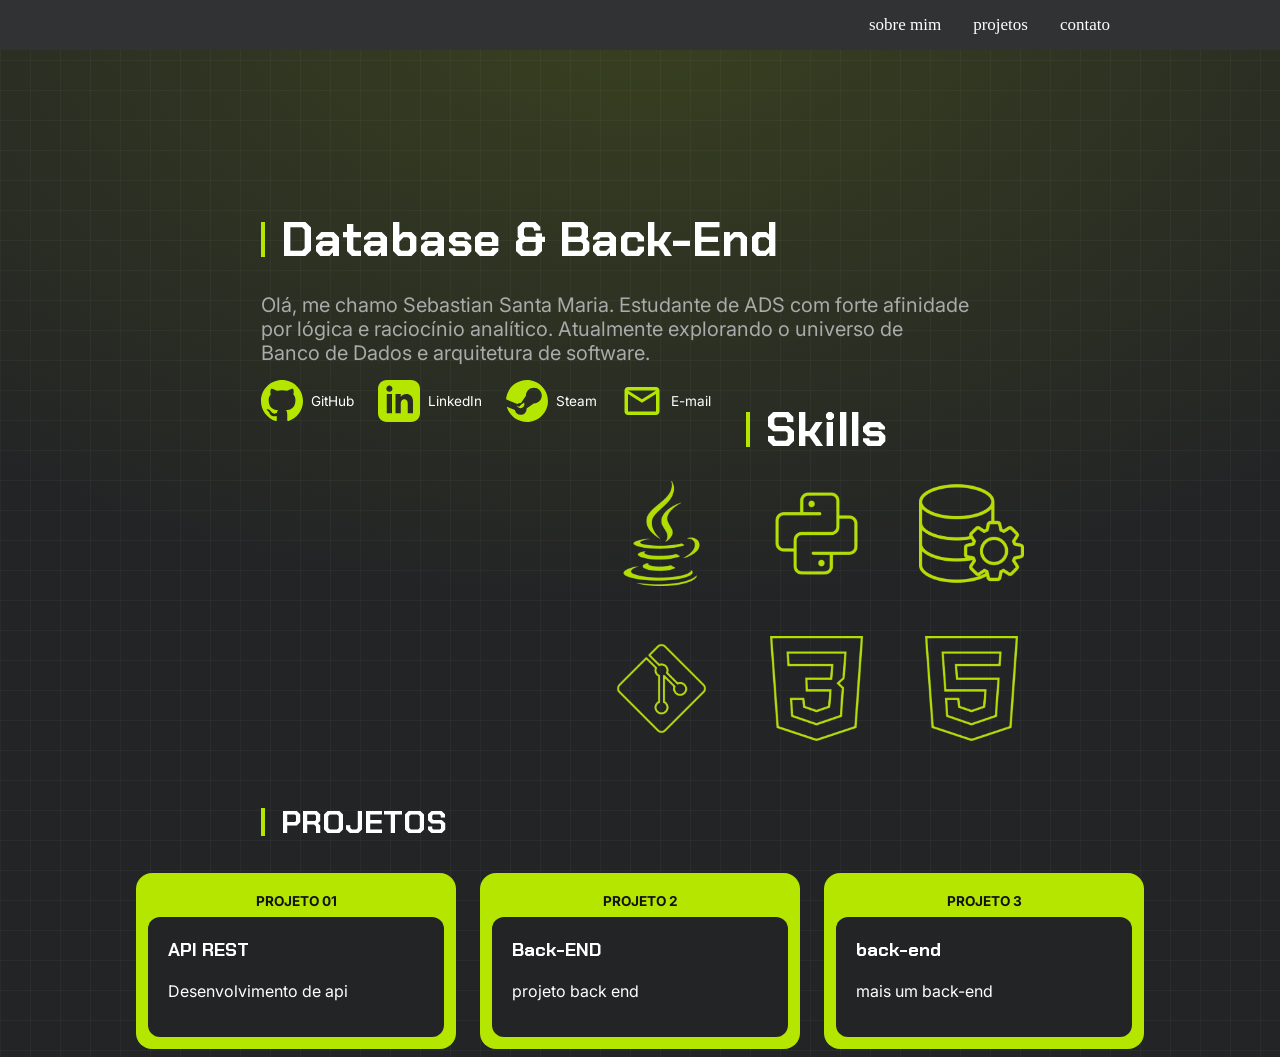
==== start.html @ 2898e142 "v3" ====
<!DOCTYPE html>
<html lang="pt-br">
<head>
    <meta charset="UTF-8">
    <link rel="stylesheet" href="index.css">
    <meta name="viewport" content="width=device-width, initial-scale=1.0">
    <title>Portfólio | Sebastian Santa Maria</title>
</head>
<body>
    <header class="menu">
        <nav class = "menu-links">
            <a href="#sobremim" class="menu-item">sobre mim</a>
            <a href="#projetos" class="menu-item">projetos</a>
            <a href="#contato" class="menu-item">contato</a>
        </nav>
    </header>

    <main>
        <section id="sobremim" class="info">
         <div class="subtitulo">
            <h1>Database & Back-End</h1>
            <p class="info-contem">Olá, me chamo Sebastian Santa Maria. Estudante de ADS com forte afinidade <br> por lógica e raciocínio analítico. Atualmente explorando o universo de <br> Banco de Dados e arquitetura de software.</p>
         </div>

        </section>


    <section class="redess">
         <a href="https://github.com/sebstt7" target="_blank" class="redes-active">
            <svg class="icone-redes" viewBox="0 0 24 24" fill="#b4e600">
                 <path d="M12 0C5.37 0 0 5.37 0 12c0 5.31 3.435 9.795 8.205 11.385.6.105.825-.255.825-.57 0-.285-.015-1.23-.015-2.235-3.015.555-3.795-.735-4.035-1.41-.135-.345-.72-1.41-1.23-1.695-.42-.225-1.02-.78-.015-.795.945-.015 1.62.87 1.845 1.23 1.08 1.815 2.805 1.305 3.495.99.105-.78.42-1.305.765-1.605-2.67-.3-5.46-1.335-5.46-5.925 0-1.305.465-2.385 1.23-3.225-.12-.3-.54-1.53.12-3.18 0 0 1.005-.315 3.3 1.23.96-.27 1.98-.405 3-.405s2.04.135 3 .405c2.295-1.56 3.3-1.23 3.3-1.23.66 1.65.24 2.88.12 3.18.765.84 1.23 1.905 1.23 3.225 0 4.605-2.805 5.625-5.475 5.925.435.375.81 1.095.81 2.22 0 1.605-.015 2.895-.015 3.3 0 .315.225.69.825.57A12.02 12.02 0 0024 12c0-6.63-5.37-12-12-12z"/>
            </svg>
                <span>GitHub</span>
        </a>

        <a href="https://www.linkedin.com/in/sebstt7/" target="_blank" class="redes">
            <svg class="icone-redes" viewBox="0 0 24 24" fill="#b4e600">
                <path d="M19 0h-14c-2.761 0-5 2.239-5 5v14c0 2.761 2.239 5 5 5h14c2.762 0 5-2.239 5-5v-14c0-2.761-2.238-5-5-5zm-11 19h-3v-11h3v11zm-1.5-12.268c-.966 0-1.75-.79-1.75-1.764s.784-1.764 1.75-1.764 1.75.79 1.75 1.764-.783 1.764-1.75 1.764zm13.5 12.268h-3v-5.604c0-3.368-4-3.113-4 0v5.604h-3v-11h3v1.765c1.396-2.586 7-2.777 7 2.476v6.759z"/>
            </svg>
                <span>LinkedIn</span>
        </a>

        <a href="https://steamcommunity.com/id/SEU_PERFIL" target="_blank" class="redes">
            <svg class="icone-redes" viewBox="0 0 24 24" fill="#b4e600">
                <path d="M11.979 0C5.678 0 .511 4.86.022 11.037l6.432 2.658c.545-.371 1.203-.59 1.912-.59.063 0 .125.004.188.006l2.861-4.142V8.91c0-2.495 2.028-4.524 4.524-4.524 2.494 0 4.524 2.029 4.524 4.524s-2.03 4.524-4.524 4.524h-.105l-4.076 2.911c0 .052.005.105.005.159 0 1.875-1.515 3.396-3.39 3.396-1.635 0-3.016-1.173-3.331-2.727L.436 15.27C1.862 20.307 6.486 24 11.979 24c6.627 0 12-5.373 12-12s-5.373-12-12-12zm-4.512 15.228l-1.433-.593c.272.58.744 1.034 1.341 1.28 1.157.477 2.483-.068 2.96-1.226.241-.582.217-1.223-.021-1.772l-.001.001c-.328.468-.838.804-1.428.928-.589.124-1.198 me-.013-1.688-.363-.122.58-.024 1.21.27 1.745zm8.957-6.318c0-1.41-1.144-2.554-2.554-2.554s-2.554 1.144-2.554 2.554 1.144 2.554 2.554 2.554 2.554-1.144 2.554-2.554z"/>
            </svg>
             <span>Steam</span>
        </a>

        <a href="https://mail.google.com/mail/?view=cm&fs=1&to=sebastianrs771@gmail.com" class="redes">
            <svg class="icone-redes" viewBox="0 0 24 24" fill="#b4e600">
                <path d="M22 6c0-1.1-.9-2-2-2H4c-1.1 0-2 .9-2 2v12c0 1.1.9 2 2 2h16c1.1 0 2-.9 2-2V6zm-2 0l-8 5-8-5h16zm0 12H4V8l8 5 8-5v10z"/>
            </svg>
                <span>E-mail</span>
        </a>


    <section class="skills-container">
        <div class="skills-wrapper">
            <h1 class="skills-titulo">Skills</h1>
                <div class= "icons-skills">
                    <img src="img/java.png" alt="java" class="icon-skill">
                    <img src="img/python.png" alt="python" class="icon-skill">
                    <img src="img/sql.png" alt="sql" class="icon-skill">
                    <img src="img/git.png" alt="git" class="icon-skill">
                    <img src="img/css.png" alt="css" class="icon-skill">
                    <img src="img/html.png" alt="html" class="icon-skill">
                </div>
        
        </div>
    </section>

</main>

    <section class="Titulo-total">
        <h2 id="projetos">projetos</h2>
    <section class="Titulo-total">




<div class="cards-container">

    <div class="card-projeto">
        <div class="card-topo">
            <span class="card-titulo-topo">Projeto 01</span>
        </div>
    <div class="card-corpo">
        <h3>API REST</h3>
        <p>Desenvolvimento de api</p>
    </div>
</div>
   
    <div class="card-projeto">
        <div class="card-topo">
            <span class="card-titulo-topo">Projeto 2</span>
        </div>
    <div class="card-corpo"> 
        <h3>Back-END</h3>
        <p>projeto back end</p>
    </div>
</div>

    <div class="card-projeto">
        <div class="card-topo"> 
            <span class="card-titulo-topo">Projeto 3</span>
        </div>
    <div class="card-corpo">
        <h3>back-end</h3>
        <p>mais um back-end</p>
    </div>
</div>
            </div>

            
</body>
</html>
---- index.css ----
@import url('https://fonts.googleapis.com/css2?family=Syne+Mono&display=swap');
@import url('https://fonts.googleapis.com/css2?family=Chakra+Petch:wght@700&display=swap');
@import url('https://fonts.googleapis.com/css2?family=Inter:wght@300;400;500&display=swap');
html { scroll-behavior: smooth; }

body{
    background-color: #232425;
    background-image: 
    radial-gradient(ellipse 80% 600px at 50% 0%, rgba(180, 230, 0, 0.15), transparent),
    linear-gradient(rgba(255, 255, 255, 0.03) 1px, transparent 1px),
    linear-gradient(90deg, rgba(255, 255, 255, 0.03) 1px, transparent 1px);
  
     /* Impede que o brilho radial fique se repetindo */
     background-repeat: no-repeat, repeat, repeat;
  
    /* Define o tamanho de cada camada */
    background-size: 100% 600px, 30px 30px, 30px 30px; }



.menu{
    width: 100%;
    height: 50px;
    background-color: #313233;
    display: flex;
    align-items: center;
    justify-content: flex-end;
    padding-right: 170px;
    box-sizing: border-box;
    position: fixed;
    top: 0;
    left: 0;
    z-index: 1000;
}

.menu-links{
    display: flex;
    gap: 32px;
}

.menu-item{
    color: white;
    text-decoration: none;
    font-size: 17px;
    font-weight: 500;
    transition: color 0.2s ease;
}

.menu-item:hover{
    color: #b4e600;
}

.subtitulo{
    display: flex;
    flex-direction: column;
    align-items: left;
    text-align: left;
    color: white;
   
}
.subtitulo h1 {
    margin-bottom: 2px;
    font-family: 'Chakra Petch', monospace;
    font-size: 3rem;
    display: flex;
    align-items: center;
    gap: 16px;
}

.subtitulo h1::before{
    content: '';
    display: inline-block;
    width: 4px;
    height: 35px;
    background-color: #b4e600;
}


.info {
    min-width: 100vh;
    padding-top: 160px; /* Empurra o conteúdo para baixo da navbar*/
    padding-left: 20%; /* Garante a distância da borda esquerda */
    display: flex;
    justify-content: left;
    align-items: left;
    color: white;
    font-family: 'Inter', sans-serif;
}

.info-contem {
    margin-bottom: -9px;
    font-size: 20px;
    color: #aaaaaa;
    
}

.redess {
    display: flex;
    gap: 24px;
    padding-left: 10%;
    margin-top: 24px;
    padding-left: 20%;
}

.redes, 
.redes-active {
   display: flex;
   flex-direction: row;
   align-items: center;
   justify-content: center;
   text-decoration: none;
   gap: 8px;
   color: white;
   font-family:'Inter', sans-serif;
   font-size: 0.85rem;
   transition: color 0.2s ease, transform 0.2s ease
}

/* Efeitos ao passar o mouse */
.redes:hover, 
.redes-active:hover {
    color: #b4e600;
    transform: translateY(-2PX); /* Efeito suave subindo */
}

.icone-redes {
    width: 42px; /* Define a largura igual para todos */
    height: 42px; /* Define a altura igual para todos */
    display: block;
}


.skills-container {
    position: absolute;
    top: 160px;             /* Mesma altura do topo do texto */
    right: 0;               /* Cola totalmente na borda direita */
    display: flex;
    justify-content: flex-end;
    top: 350px;
    right: 20%;
}

.skills-wrapper {
    display: flex;
    flex-direction: column;
    align-items: center; /* Alinha o título "SKILLS" com a direita dos ícones */
}

.skills-titulo {
    font-family: 'Chakra Petch', monospace;
    margin-bottom: 15px;
    color: #ffffff;
    font-size: 3rem;
    display: flex;
    align-items: center;
    gap: 16px;
}

.skills-titulo::before {
    content: '';
    display: inline-block;
    width: 4px;
    height: 35px;
    background-color: #b4e600;
}



.icons-skills {    
    display: grid;
    grid-template-columns: repeat(3, 1fr);
    gap: 50px;
    align-items: flex-end;
    justify-content: center;
    margin-top: 5px;
}

.icon-skill[alt="Git"] {
    margin-bottom: -2px; /* Puxa levemente para baixo */
}


.icon-skill {
    width: 105px;
    height: 105px;
    object-fit: contain;
    display: block;
    margin: 0px;
    transition: transform 0.3s ease;
}

.icon-skill:hover {

    transform: scale(1.2); 
    cursor: pointer; 
}

#projetos {

    color: white;
    font-family: 'Chakra Petch', monospace;
    text-transform: uppercase;
    font-size: 2rem;
    margin-top: 30%;
    margin-left: 20%;
    display: flex;
    align-items: center;
    gap: 16px;
}

#projetos::before {

    content: '';
    display: inline-block;
    width: 4px;
    height: 28px;
    background-color: #b4e600;
}

.cards-container {

    display: flex;
    justify-content: center;
    gap: 24px;
    flex-wrap: wrap;
    width: 100%;
    margin-top: 30px;
}

.card-projeto {

    flex: 1;
    max-width: 320px;
    min-width: 260px;
    background-color: #b4e600;
    border-radius: 16px;
    padding: 12px;
    box-sizing: border-box;
    display: flex;
    flex-direction: column;
}

.card-topo {

    width: 100%;
    padding: 8px 12px;
    box-sizing: border-box;
    display: flex;
    align-items: center;
    justify-content: center;
}

.card-titulo-topo {

    color: #121212;
    font-family: 'Inter';
    font-size: 0.85rem;
    font-weight: 700;
    text-transform: uppercase;
}

.card-corpo {

    background-color: #232425;
    border-radius: 12px;
    padding: 20px;
    flex: 1;
    color: white;
    font-family: 'Inter';
}

.card-corpo h3 {

    margin-top: 0;
    font-family:'Chakra Petch', sans-serif;
}
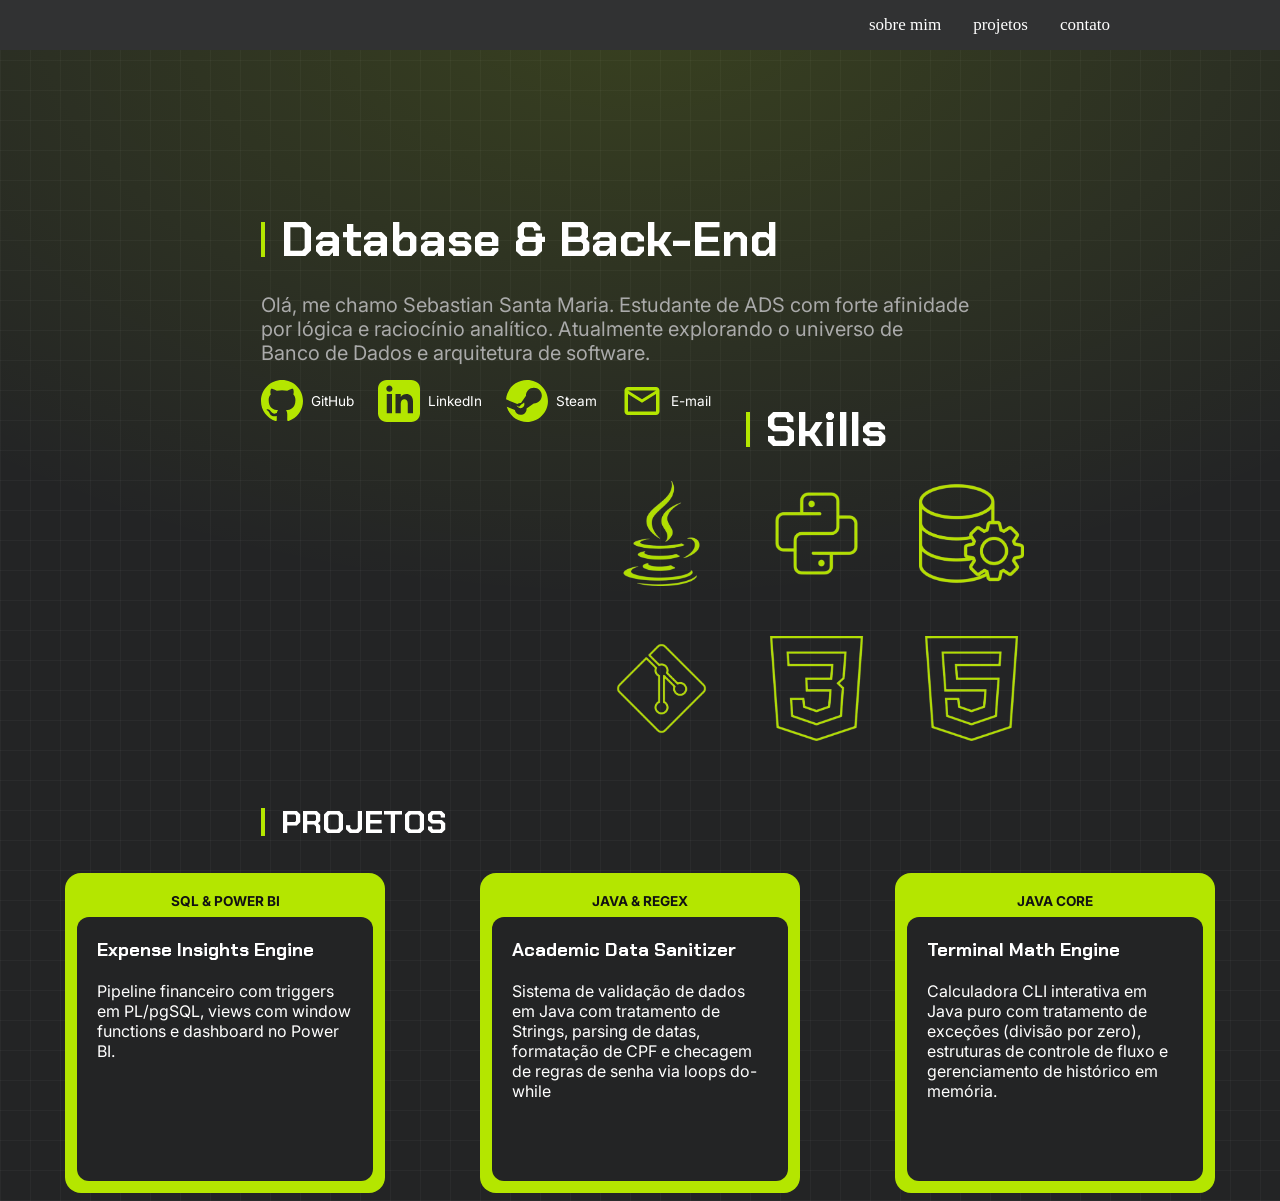
==== commit 42eb1240: "v3.1" ====
--- a/start.html
+++ b/start.html
@@ -81,37 +81,38 @@
 
 <div class="cards-container">
 
-    <div class="card-projeto">
+    <div class="card-projeto" tabindex="0">
         <div class="card-topo">
-            <span class="card-titulo-topo">Projeto 01</span>
+            <span class="card-titulo-topo">SQL & POWER BI</span>
         </div>
     <div class="card-corpo">
-        <h3>API REST</h3>
-        <p>Desenvolvimento de api</p>
+        <h3>Expense Insights Engine</h3>
+        <p>Pipeline financeiro com triggers em PL/pgSQL, views com window functions e dashboard no Power BI.</p>
     </div>
 </div>
    
-    <div class="card-projeto">
+    <div class="card-projeto" tabindex="0">
         <div class="card-topo">
-            <span class="card-titulo-topo">Projeto 2</span>
+            <span class="card-titulo-topo">JAVA & REGEX</span>
         </div>
     <div class="card-corpo"> 
-        <h3>Back-END</h3>
-        <p>projeto back end</p>
+        <h3>Academic Data Sanitizer</h3>
+        <p>Sistema de validação de dados em Java com tratamento de Strings, parsing de datas, formatação de CPF e checagem de regras de senha via loops do-while</p>
     </div>
 </div>
 
-    <div class="card-projeto">
+    <div class="card-projeto" tabindex="0">
         <div class="card-topo"> 
-            <span class="card-titulo-topo">Projeto 3</span>
+            <span class="card-titulo-topo">JAVA CORE</span>
         </div>
     <div class="card-corpo">
-        <h3>back-end</h3>
-        <p>mais um back-end</p>
+        <h3>Terminal Math Engine</h3>
+        <p>Calculadora CLI interativa em Java puro com tratamento de exceções (divisão por zero), estruturas de controle de fluxo e gerenciamento de histórico em memória.</p>
     </div>
 </div>
             </div>
 
-            
+
+
 </body>
 </html>
--- a/index.css
+++ b/index.css
@@ -221,7 +221,7 @@
 
     display: flex;
     justify-content: center;
-    gap: 24px;
+    gap: 95px;
     flex-wrap: wrap;
     width: 100%;
     margin-top: 30px;
@@ -230,15 +230,31 @@
 .card-projeto {
 
     flex: 1;
-    max-width: 320px;
+    max-width: 320px; /* Aumenta a largura mínima na horizontal */
     min-width: 260px;
+    min-height: 320px; /* Estica o card bastante para baixo */
     background-color: #b4e600;
     border-radius: 16px;
     padding: 12px;
     box-sizing: border-box;
     display: flex;
     flex-direction: column;
-}
+
+    transition: transform 0.3s ease, box-shadow 0.3s ease;
+    cursor: pointer;
+    outline: none;
+    position: relative;
+    z-index: 1;
+}
+
+.card-projeto:hover {
+
+   transform: scale(1.08) translateY(-8px); 
+    z-index: 10;                              
+    box-shadow: 0 15px 30px rgba(0, 0, 0, 0.6), 
+                0 0 15px rgba(121, 121, 121, 0.4); 
+}
+
 
 .card-topo {
 
@@ -273,4 +289,4 @@
 
     margin-top: 0;
     font-family:'Chakra Petch', sans-serif;
-}+}
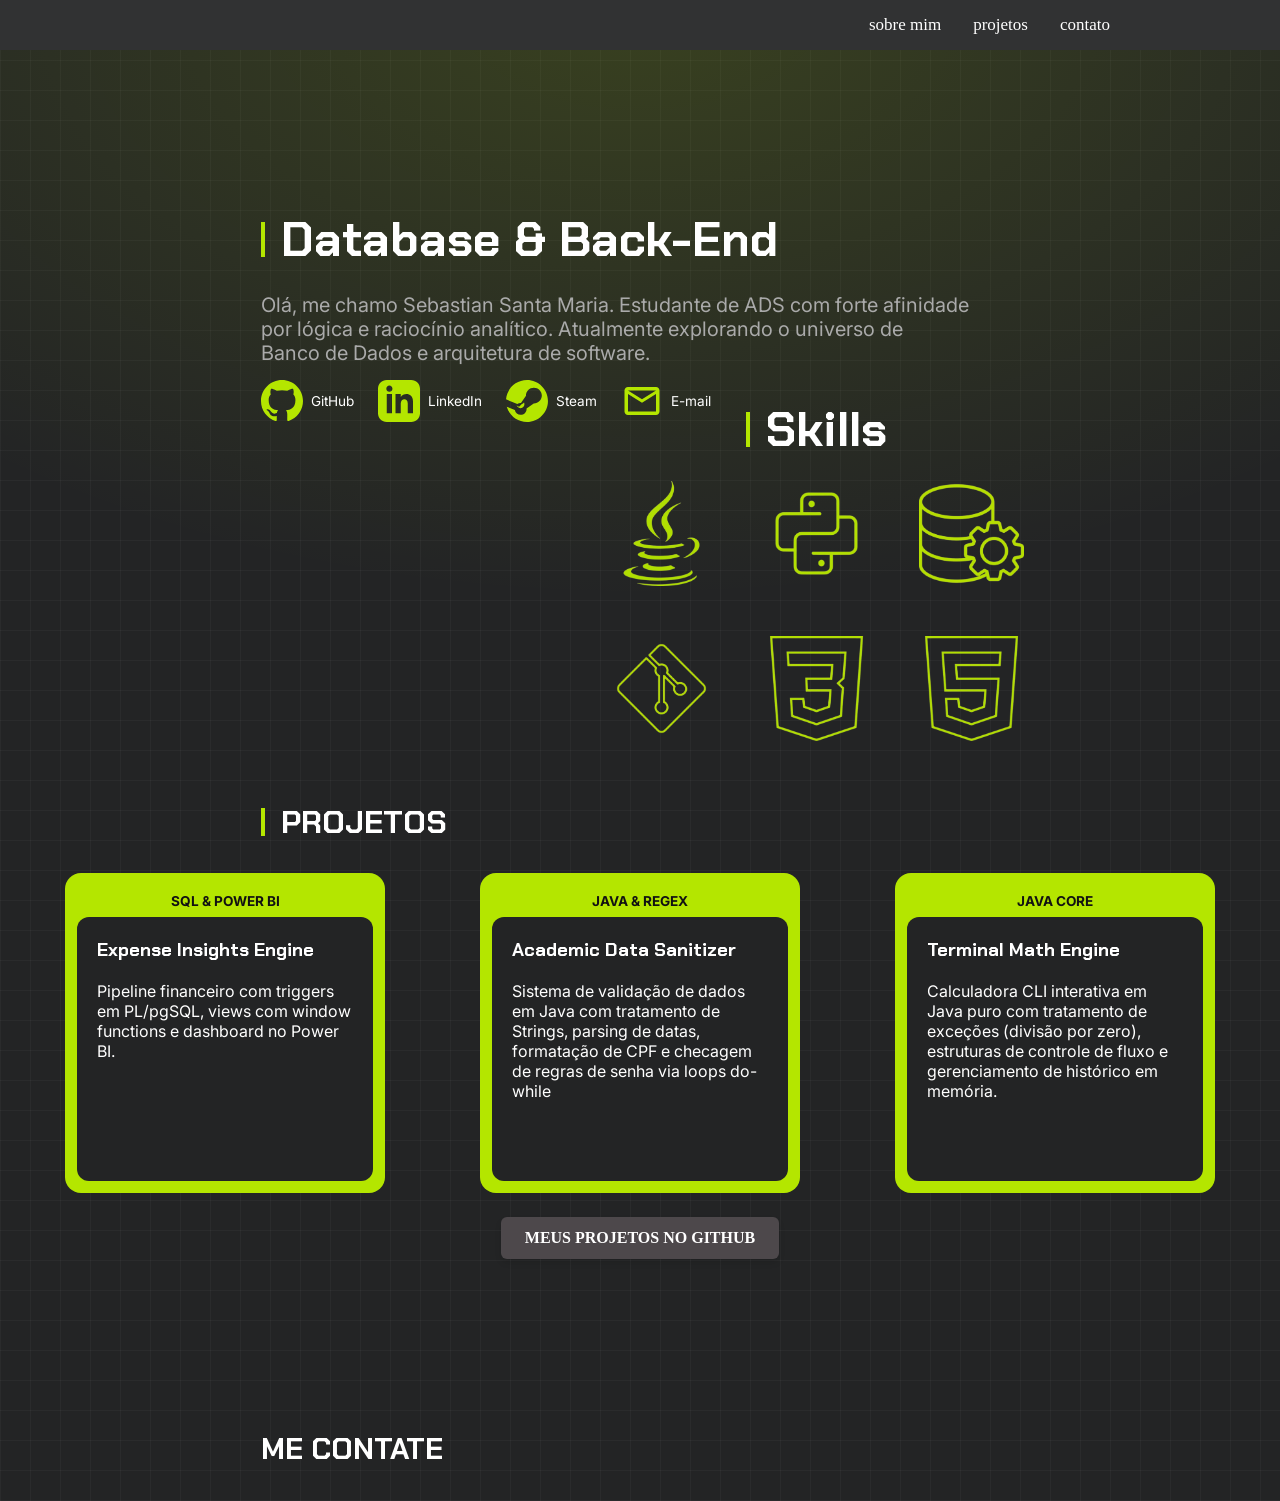
==== commit 6efaa62d: "v3.3" ====
--- a/start.html
+++ b/start.html
@@ -90,11 +90,12 @@
         <p>Pipeline financeiro com triggers em PL/pgSQL, views com window functions e dashboard no Power BI.</p>
     </div>
 </div>
-   
+
     <div class="card-projeto" tabindex="0">
         <div class="card-topo">
             <span class="card-titulo-topo">JAVA & REGEX</span>
         </div>
+
     <div class="card-corpo"> 
         <h3>Academic Data Sanitizer</h3>
         <p>Sistema de validação de dados em Java com tratamento de Strings, parsing de datas, formatação de CPF e checagem de regras de senha via loops do-while</p>
@@ -112,7 +113,14 @@
 </div>
             </div>
 
+   <div class="proGit"><a href="https://github.com/sebstt7?tab=repositories">MEUS PROJETOS NO GITHUB</a></div>
 
+
+            <div class="titulo-contato">
+                <h2 id="contato">ME CONTATE</h2>
+
+
+            </div>
 
 </body>
 </html>
--- a/index.css
+++ b/index.css
@@ -290,3 +290,50 @@
     margin-top: 0;
     font-family:'Chakra Petch', sans-serif;
 }
+
+.titulo-contato {
+
+    font-family: 'Chakra Petch', sans-serif;
+    color: white;
+    font-size: 20px;
+    margin-top: 10%;
+    margin-left: 20%;
+    display: flex;
+    align-items: center;
+    gap: 16px;
+}
+
+.proGit {
+
+    display: flex;
+    justify-content: center;
+    align-items: center;
+    height: 80px;
+    text-align: center;
+    margin-top: 5px;
+}
+
+.proGit a {
+  display: inline-block;
+  padding: 12px 24px;
+  background-color: #4d484b;
+  color: #ffffff;
+  text-decoration: none;
+  font-weight: bold;
+  border-radius: 6px;
+  
+
+  transition: transform 0.15s ease, background-color 0.15s ease, box-shadow 0.15s ease;
+  box-shadow: 0 4px 6px rgba(0, 0, 0, 0.1);
+}
+
+.proGit a:hover {
+  background-color: #2c3137;
+  transform: translateY(-2px); 
+  box-shadow: 0 6px 12px rgba(0, 0, 0, 0.15);
+}
+
+.proGit a:active {
+  transform: translateY(0) scale(0.96); 
+  box-shadow: 0 2px 4px rgba(0, 0, 0, 0.1);
+}
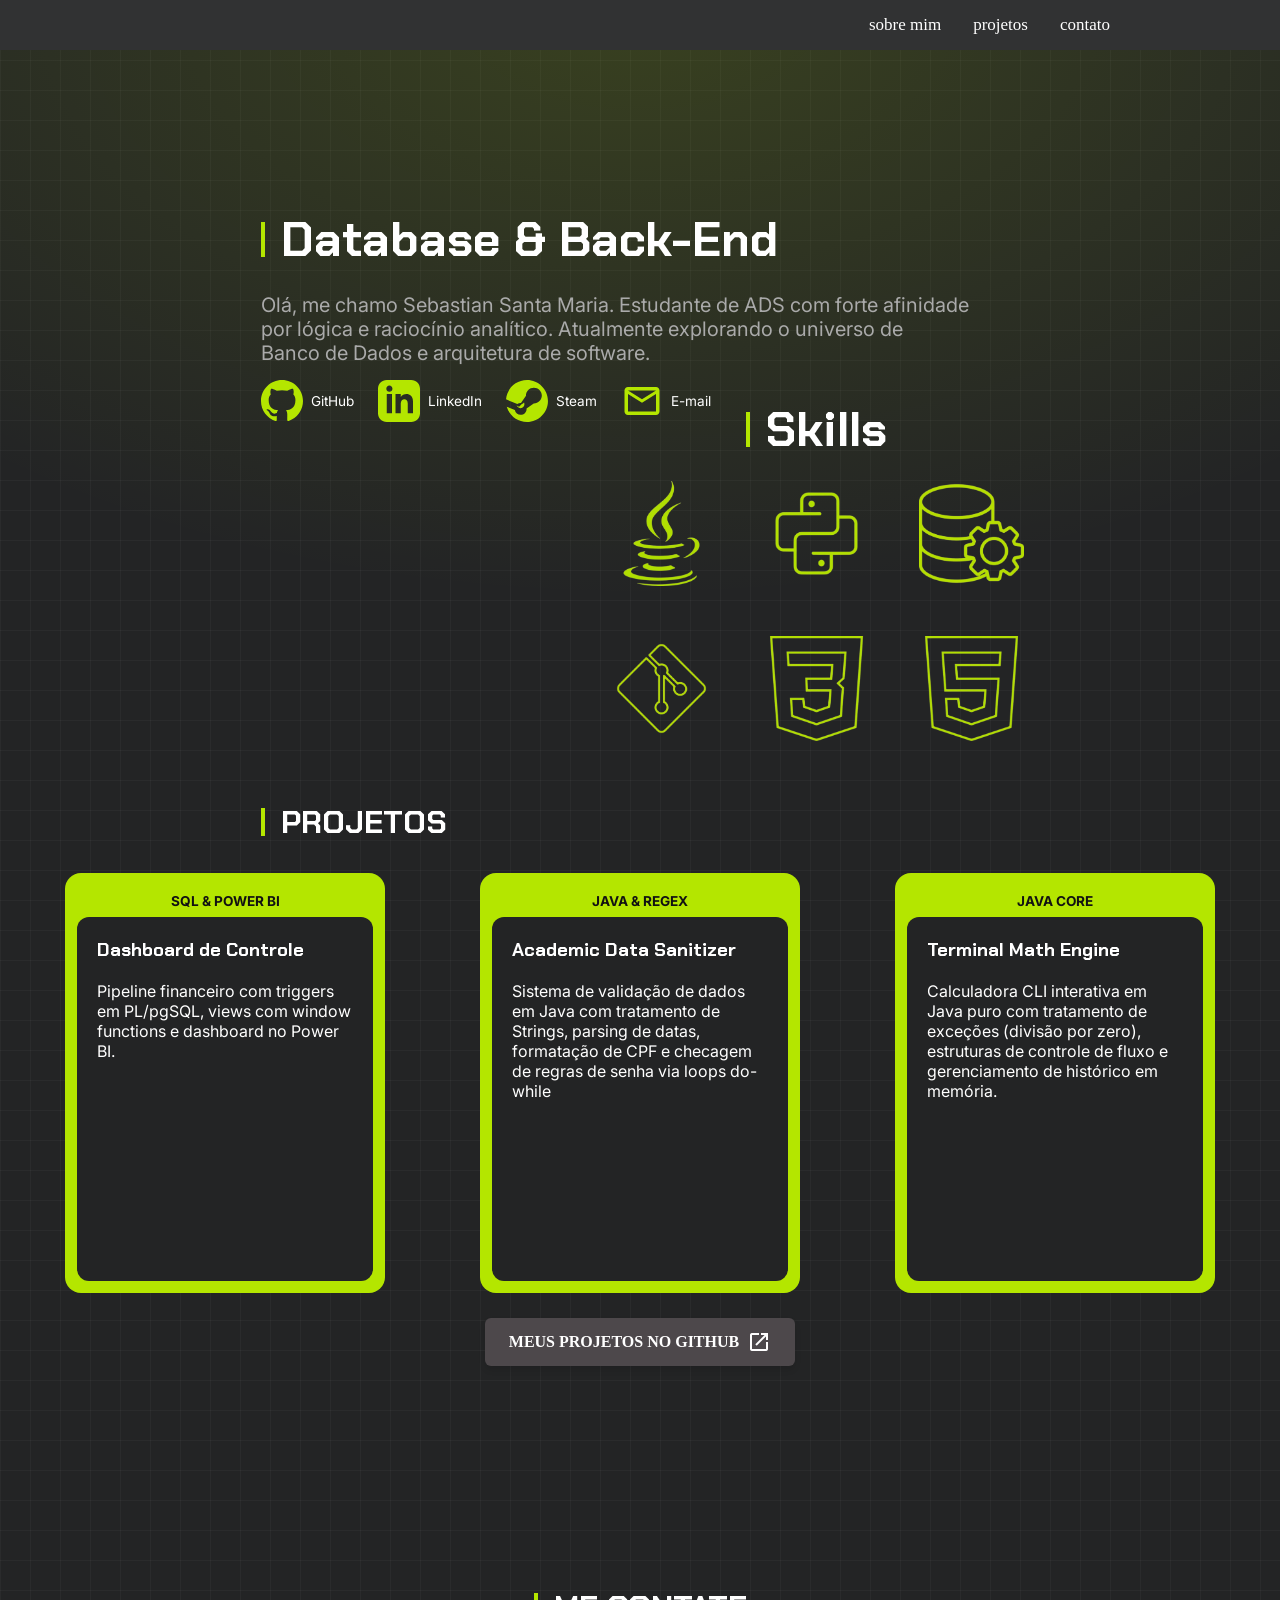
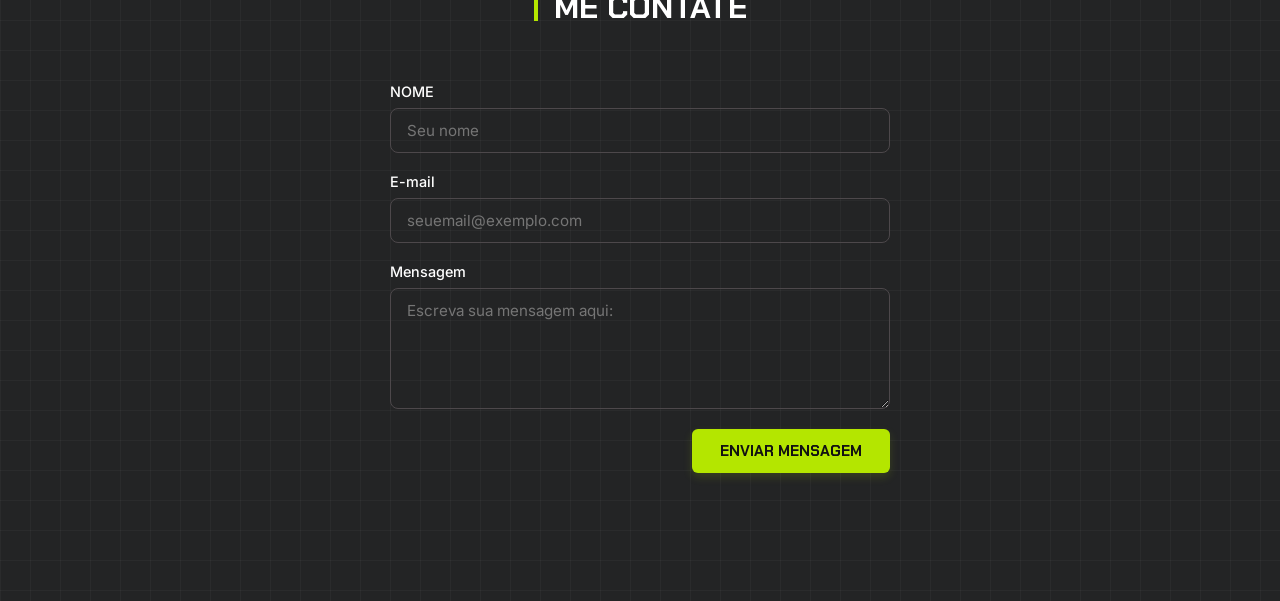
==== commit ee38c437: "v3.5" ====
--- a/start.html
+++ b/start.html
@@ -5,6 +5,7 @@
     <link rel="stylesheet" href="index.css">
     <meta name="viewport" content="width=device-width, initial-scale=1.0">
     <title>Portfólio | Sebastian Santa Maria</title>
+    <link rel="stylesheet" href="https://fonts.googleapis.com/css2?family=Material+Symbols+Outlined:opsz,wght,FILL,GRAD@20..48,100..700,0..1,-50..200" />
 </head>
 <body>
     <header class="menu">
@@ -86,7 +87,7 @@
             <span class="card-titulo-topo">SQL & POWER BI</span>
         </div>
     <div class="card-corpo">
-        <h3>Expense Insights Engine</h3>
+        <h3>Dashboard de Controle</h3>
         <p>Pipeline financeiro com triggers em PL/pgSQL, views com window functions e dashboard no Power BI.</p>
     </div>
 </div>
@@ -113,14 +114,34 @@
 </div>
             </div>
 
-   <div class="proGit"><a href="https://github.com/sebstt7?tab=repositories">MEUS PROJETOS NO GITHUB</a></div>
+   <div class="proGit">
+        <a href="https://github.com/sebstt7?tab=repositories" target="_blank">
+            MEUS PROJETOS NO GITHUB
+            <span class="material-symbols-outlined">open_in_new</span>
+        </a>
+    </div>
 
-
+    <section class="contato-container">
             <div class="titulo-contato">
                 <h2 id="contato">ME CONTATE</h2>
-
-
+            </div>
+            <form action="https://formspree.io/f/xgawqdew" method="post" class="form-contato">
+                <div class="campo">
+                    <label for="nome">NOME</label>
+                    <input type="text" id="nome" name="nome" placeholder="Seu nome" required>
+                </div>
+            
+            <div class="campo">
+                <label for="email">E-mail</label>
+                <input type="email" id="email" name="email" placeholder="seuemail@exemplo.com" required>
             </div>
 
+            <div class="campo">
+                <label for="mensagem">Mensagem</label>
+                <textarea name="mensagem" id="mensagem" rows="5" placeholder="Escreva sua mensagem aqui: " required></textarea>
+            </div>
+            <button type="submit" class="bnt-enviar">ENVIAR MENSAGEM</button>
+                </form>
+    </section>
 </body>
 </html>
--- a/index.css
+++ b/index.css
@@ -232,7 +232,7 @@
     flex: 1;
     max-width: 320px; /* Aumenta a largura mínima na horizontal */
     min-width: 260px;
-    min-height: 320px; /* Estica o card bastante para baixo */
+    min-height: 420px; /* Estica o card bastante para baixo */
     background-color: #b4e600;
     border-radius: 16px;
     padding: 12px;
@@ -282,7 +282,7 @@
     padding: 20px;
     flex: 1;
     color: white;
-    font-family: 'Inter';
+    font-family: 'Inter', sans-serif;
 }
 
 .card-corpo h3 {
@@ -310,11 +310,13 @@
     align-items: center;
     height: 80px;
     text-align: center;
-    margin-top: 5px;
+    margin-top: 9px;
 }
 
 .proGit a {
-  display: inline-block;
+  display: inline-flex;
+  align-items: center;
+  gap: 8px;
   padding: 12px 24px;
   background-color: #4d484b;
   color: #ffffff;
@@ -336,4 +338,118 @@
 .proGit a:active {
   transform: translateY(0) scale(0.96); 
   box-shadow: 0 2px 4px rgba(0, 0, 0, 0.1);
+}
+
+.contato-container {
+
+    margin-top: 0;
+    margin-left: 0;
+    padding-bottom: 80px;
+    display: flex;
+    flex-direction: column;
+    text-align: left;
+    align-items: center;
+}
+
+.form-contato {
+    display: flex;
+    flex-direction: column;
+    gap: 20px;
+    width: 100%;
+    max-width: 500px;
+    margin-top: 60px;
+    margin: 40px;
+}
+
+.campo {
+
+    display: flex;
+    flex-direction: column;
+    gap: 8px;
+}
+
+.campo label {
+
+    color: white;
+    font-family: 'Inter', sans-serif;
+    font-size: 0.9rem;
+    font-weight: 500;
+}
+
+.campo input, .campo textarea {
+
+    width: 100%;
+    background-color: transparent;
+    border: 1px solid #4d484b;
+    border-radius: 8px;
+    padding: 12px 16px;
+    color: white;
+    font-family: 'Inter', sans-serif;
+    font-size: 0.95rem;
+    box-sizing: border-box;
+    outline: none;
+    transition: border-color 0.2s ease, box-shadow 0.2s ease;
+}
+
+.campo input:focus,.capo textarea:focus {
+
+    border-color: #b4e600;
+    box-shadow: 0 0 8px rgba(180, 230, 0, 0.25) ;
+}
+
+.campo textarea{
+    resize: vertical;
+}
+
+.bnt-enviar {
+
+    align-self: flex-end;
+    padding: 12px 28px;
+    background-color: #b4e600;
+    color: #121212;
+    font-family: 'Chakra Petch', monospace;
+    font-size: 0.95rem;
+    font-weight: bold;
+    border: none;
+    border-radius: 6px;
+    cursor: pointer;
+    transition: transform 0.15s ease, background-color 0.15s ease, box-shadow 0.15s ease;;
+    box-shadow: 0 4px 10px rgba(180, 230, 0, 0.15);
+}
+
+.bnt-enviar:hover{
+    background-color: #c8fd00;
+    transform: translateY(-2px);
+    box-shadow: 0 6px 14px rgba(180, 230, 0, 0.3);
+}
+
+.bnt-enviar:active{
+    transform: translateY(0) scale(0.97);
+}
+
+.titulo-contato{
+    display: flex;
+    justify-content: center;
+    margin-top: 14%;
+    width: 100%;
+    margin-left: 0;
+}
+
+
+.titulo-contato h2 {
+    font-family: 'Chakra Petch', monospace;
+    margin-bottom: 15px;
+    color: #ffffff;
+    font-size: 2rem;
+    display: flex;
+    align-items: center;
+    gap: 16px;
+}
+
+.titulo-contato h2::before {
+  content: '';
+  display: inline-block;
+  width: 4px;
+  height: 28px;
+  background-color: #b4e600;
 }
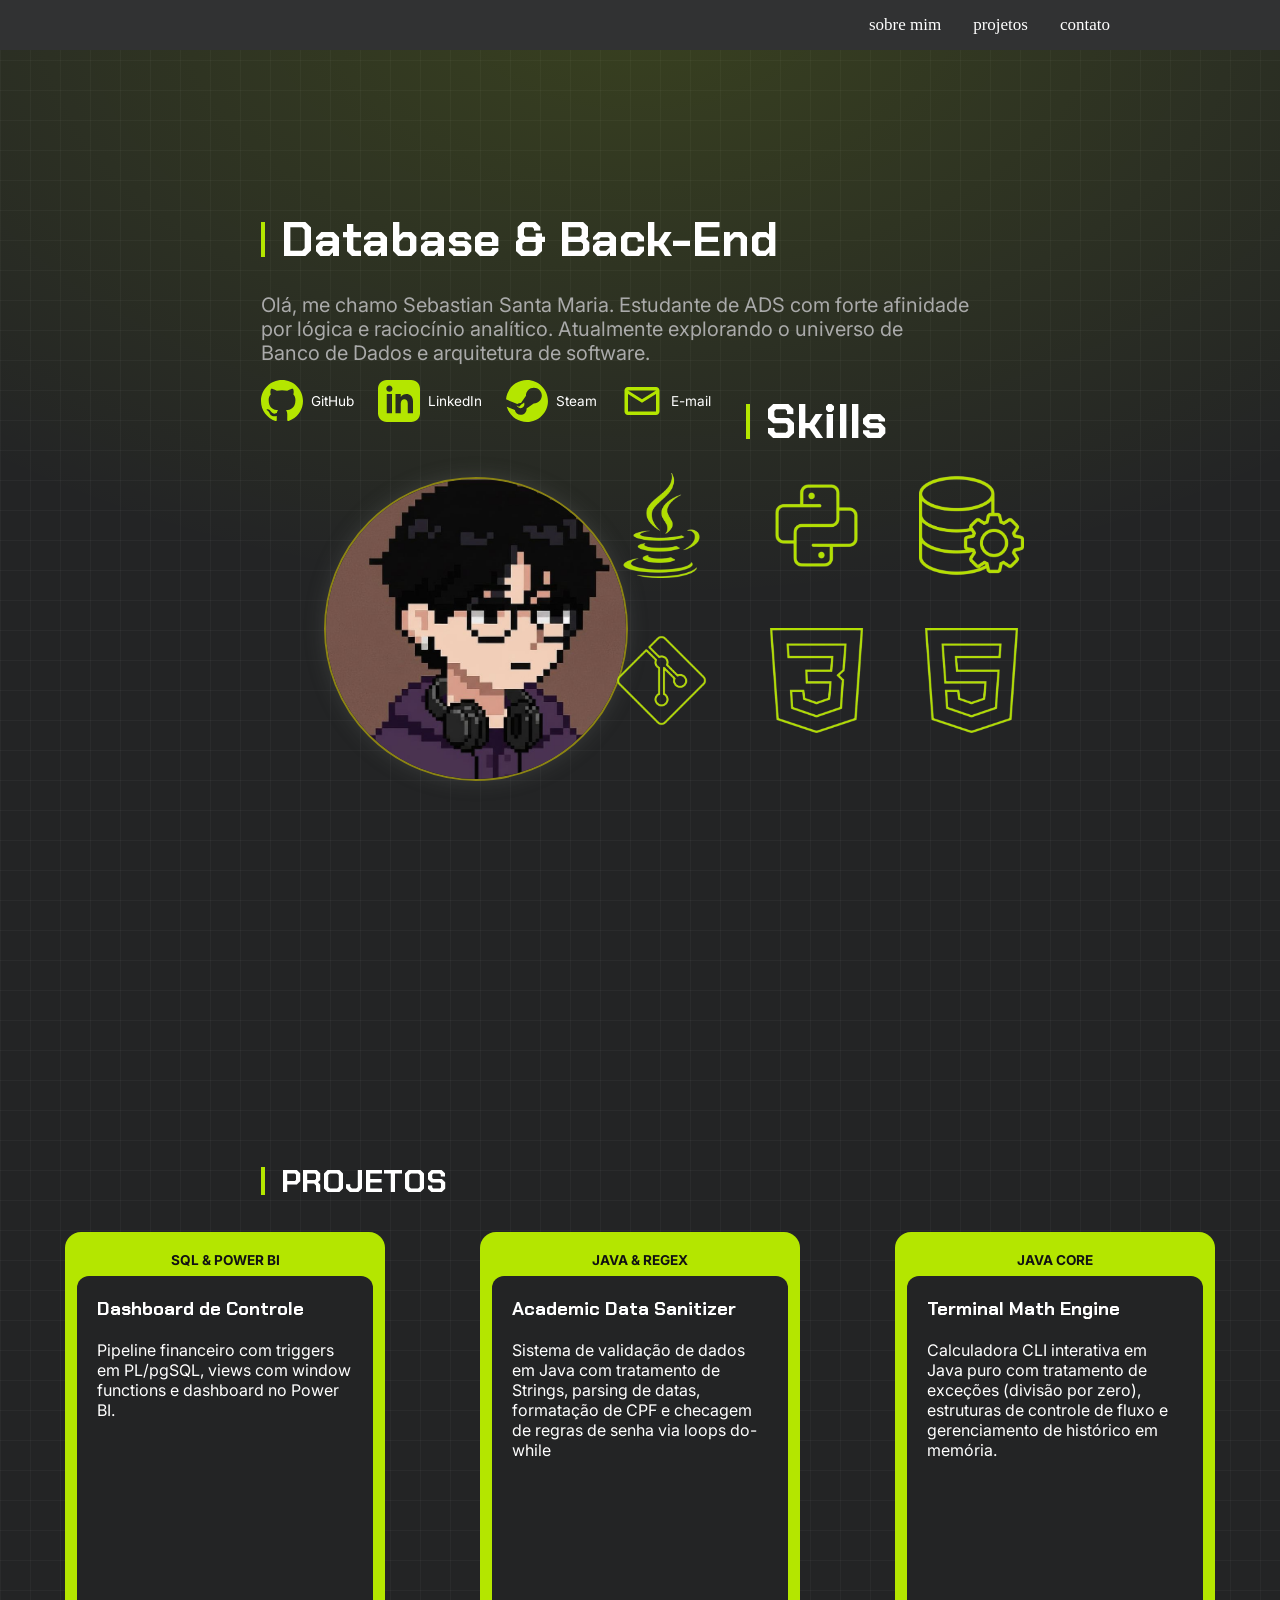
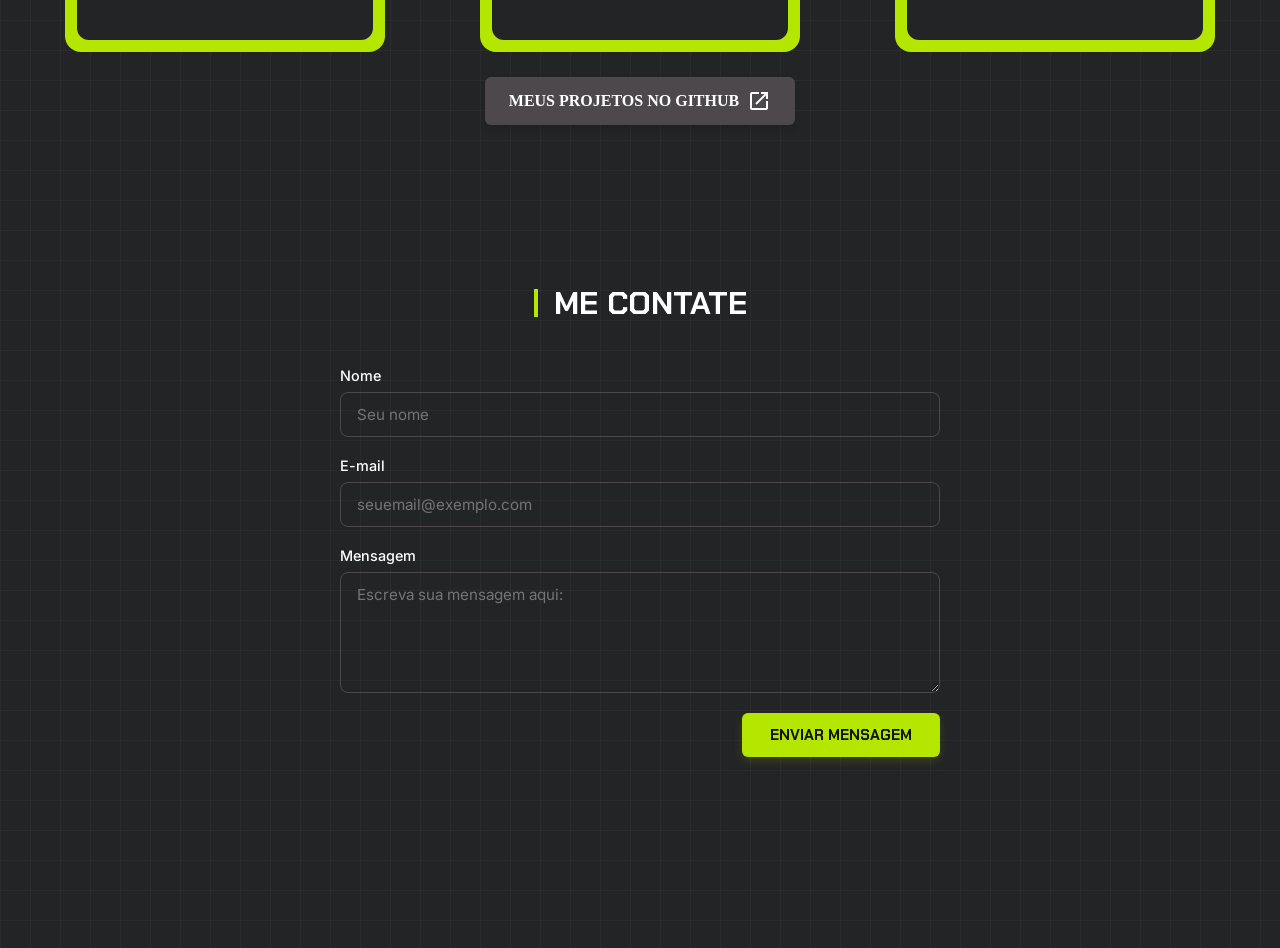
==== commit effa3eed: "teste-imagem" ====
--- a/start.html
+++ b/start.html
@@ -54,6 +54,11 @@
             </svg>
                 <span>E-mail</span>
         </a>
+    </section>
+
+    <section class="perfil-container">
+        <img src="img/perfil.jpg" alt="foto de perfil" class="foto-perfil">
+    </section>
 
 
     <section class="skills-container">
@@ -127,7 +132,7 @@
             </div>
             <form action="https://formspree.io/f/xgawqdew" method="post" class="form-contato">
                 <div class="campo">
-                    <label for="nome">NOME</label>
+                    <label for="nome">Nome</label>
                     <input type="text" id="nome" name="nome" placeholder="Seu nome" required>
                 </div>
             
--- a/index.css
+++ b/index.css
@@ -1,316 +1,313 @@
 @import url('https://fonts.googleapis.com/css2?family=Syne+Mono&display=swap');
 @import url('https://fonts.googleapis.com/css2?family=Chakra+Petch:wght@700&display=swap');
-@import url('https://fonts.googleapis.com/css2?family=Inter:wght@300;400;500&display=swap');
-html { scroll-behavior: smooth; }
-
-body{
-    background-color: #232425;
-    background-image: 
+@import url('https://fonts.googleapis.com/css2?family=Inter:wght@300;400;500;700&display=swap');
+
+html {
+  scroll-behavior: smooth;
+}
+
+body {
+  background-color: #232425;
+  background-image: 
     radial-gradient(ellipse 80% 600px at 50% 0%, rgba(180, 230, 0, 0.15), transparent),
     linear-gradient(rgba(255, 255, 255, 0.03) 1px, transparent 1px),
     linear-gradient(90deg, rgba(255, 255, 255, 0.03) 1px, transparent 1px);
-  
-     /* Impede que o brilho radial fique se repetindo */
-     background-repeat: no-repeat, repeat, repeat;
-  
-    /* Define o tamanho de cada camada */
-    background-size: 100% 600px, 30px 30px, 30px 30px; }
-
-
-
-.menu{
-    width: 100%;
-    height: 50px;
-    background-color: #313233;
-    display: flex;
-    align-items: center;
-    justify-content: flex-end;
-    padding-right: 170px;
-    box-sizing: border-box;
-    position: fixed;
-    top: 0;
-    left: 0;
-    z-index: 1000;
-}
-
-.menu-links{
-    display: flex;
-    gap: 32px;
-}
-
-.menu-item{
-    color: white;
-    text-decoration: none;
-    font-size: 17px;
-    font-weight: 500;
-    transition: color 0.2s ease;
-}
-
-.menu-item:hover{
-    color: #b4e600;
-}
-
-.subtitulo{
-    display: flex;
-    flex-direction: column;
-    align-items: left;
-    text-align: left;
-    color: white;
-   
-}
+  background-repeat: no-repeat, repeat, repeat;
+  background-size: 100% 600px, 30px 30px, 30px 30px;
+}
+
+/*  NAVBAR / MENU */
+.menu {
+  width: 100%;
+  height: 50px;
+  background-color: #313233;
+  display: flex;
+  align-items: center;
+  justify-content: flex-end;
+  padding-right: 170px;
+  box-sizing: border-box;
+  position: fixed;
+  top: 0;
+  left: 0;
+  z-index: 1000;
+}
+
+.menu-links {
+  display: flex;
+  gap: 32px;
+}
+
+.menu-item {
+  color: #ffffff;
+  text-decoration: none;
+  font-size: 17px;
+  font-weight: 500;
+  transition: color 0.2s ease;
+}
+
+.menu-item:hover {
+  color: #b4e600;
+}
+
+/* INFORMAÇÕES */
+.info {
+  min-width: 100vh;
+  padding-top: 160px;
+  padding-left: 20%;
+  display: flex;
+  justify-content: flex-start;
+  align-items: flex-start;
+  color: #ffffff;
+  font-family: 'Inter', sans-serif;
+}
+
+.subtitulo {
+  display: flex;
+  flex-direction: column;
+  align-items: flex-start;
+  text-align: left;
+  color: #ffffff;
+}
+
 .subtitulo h1 {
-    margin-bottom: 2px;
-    font-family: 'Chakra Petch', monospace;
-    font-size: 3rem;
-    display: flex;
-    align-items: center;
-    gap: 16px;
-}
-
-.subtitulo h1::before{
-    content: '';
-    display: inline-block;
-    width: 4px;
-    height: 35px;
-    background-color: #b4e600;
-}
-
-
-.info {
-    min-width: 100vh;
-    padding-top: 160px; /* Empurra o conteúdo para baixo da navbar*/
-    padding-left: 20%; /* Garante a distância da borda esquerda */
-    display: flex;
-    justify-content: left;
-    align-items: left;
-    color: white;
-    font-family: 'Inter', sans-serif;
+  margin-bottom: 2px;
+  font-family: 'Chakra Petch', monospace;
+  font-size: 3rem;
+  display: flex;
+  align-items: center;
+  gap: 16px;
+}
+
+.subtitulo h1::before {
+  content: '';
+  display: inline-block;
+  width: 4px;
+  height: 35px;
+  background-color: #b4e600;
 }
 
 .info-contem {
-    margin-bottom: -9px;
-    font-size: 20px;
-    color: #aaaaaa;
-    
-}
-
+  margin-bottom: -9px;
+  font-size: 20px;
+  color: #aaaaaa;
+}
+
+/* Redes Sociais */
 .redess {
-    display: flex;
-    gap: 24px;
-    padding-left: 10%;
-    margin-top: 24px;
-    padding-left: 20%;
-}
+  display: flex;
+  gap: 24px;
+  margin-top: 24px;
+  padding-left: 20%;
+}
+
+.perfil-container {
+
+  margin-top: 35px;
+  padding-left: 25%;
+  display: flex;
+  justify-content:;
+}
+
+
+.foto-perfil{
+
+  width: 300px;
+  height: 300px;
+  object-fit: cover;
+  border-radius: 50%;
+  border: 2px solid #8b8314;
+  margin-top: 20px;
+  box-shadow: 0 0 20px rgba(125, 126, 123, 0.25);
+  transition: transform 0.3s ease, box-shadow 0.3s ease;
+}
+
+.foto-perfil:hover{
+
+  transform: scale(1.05);
+  box-shadow: 0 0 28px rgba(199, 147, 51, 0.45);
+}
+
 
 .redes, 
 .redes-active {
-   display: flex;
-   flex-direction: row;
-   align-items: center;
-   justify-content: center;
-   text-decoration: none;
-   gap: 8px;
-   color: white;
-   font-family:'Inter', sans-serif;
-   font-size: 0.85rem;
-   transition: color 0.2s ease, transform 0.2s ease
-}
-
-/* Efeitos ao passar o mouse */
+  display: flex;
+  flex-direction: row;
+  align-items: center;
+  justify-content: center;
+  text-decoration: none;
+  gap: 8px;
+  color: #ffffff;
+  font-family: 'Inter', sans-serif;
+  font-size: 0.85rem;
+  transition: color 0.2s ease, transform 0.2s ease;
+}
+
 .redes:hover, 
 .redes-active:hover {
-    color: #b4e600;
-    transform: translateY(-2PX); /* Efeito suave subindo */
+  color: #b4e600;
+  transform: translateY(-2px);
 }
 
 .icone-redes {
-    width: 42px; /* Define a largura igual para todos */
-    height: 42px; /* Define a altura igual para todos */
-    display: block;
-}
-
-
+  width: 42px;
+  height: 42px;
+  display: block;
+}
+
+/* 4. SEÇÃO SKILLS*/
 .skills-container {
-    position: absolute;
-    top: 160px;             /* Mesma altura do topo do texto */
-    right: 0;               /* Cola totalmente na borda direita */
-    display: flex;
-    justify-content: flex-end;
-    top: 350px;
-    right: 20%;
+  position: absolute;
+  top: 350px;
+  right: 20%;
+  display: flex;
+  justify-content: flex-end;
 }
 
 .skills-wrapper {
-    display: flex;
-    flex-direction: column;
-    align-items: center; /* Alinha o título "SKILLS" com a direita dos ícones */
+  display: flex;
+  flex-direction: column;
+  align-items: center;
 }
 
 .skills-titulo {
-    font-family: 'Chakra Petch', monospace;
-    margin-bottom: 15px;
-    color: #ffffff;
-    font-size: 3rem;
-    display: flex;
-    align-items: center;
-    gap: 16px;
+  font-family: 'Chakra Petch', monospace;
+  margin-bottom: 15px;
+  color: #ffffff;
+  font-size: 3rem;
+  display: flex;
+  align-items: center;
+  gap: 16px;
 }
 
 .skills-titulo::before {
-    content: '';
-    display: inline-block;
-    width: 4px;
-    height: 35px;
-    background-color: #b4e600;
-}
-
-
-
-.icons-skills {    
-    display: grid;
-    grid-template-columns: repeat(3, 1fr);
-    gap: 50px;
-    align-items: flex-end;
-    justify-content: center;
-    margin-top: 5px;
+  content: '';
+  display: inline-block;
+  width: 4px;
+  height: 35px;
+  background-color: #b4e600;
+}
+
+.icons-skills {
+  display: grid;
+  grid-template-columns: repeat(3, 1fr);
+  gap: 50px;
+  align-items: flex-end;
+  justify-content: center;
+  margin-top: 5px;
+}
+
+.icon-skill {
+  width: 105px;
+  height: 105px;
+  object-fit: contain;
+  display: block;
+  margin: 0;
+  transition: transform 0.3s ease;
 }
 
 .icon-skill[alt="Git"] {
-    margin-bottom: -2px; /* Puxa levemente para baixo */
-}
-
-
-.icon-skill {
-    width: 105px;
-    height: 105px;
-    object-fit: contain;
-    display: block;
-    margin: 0px;
-    transition: transform 0.3s ease;
+  margin-bottom: -2px;
 }
 
 .icon-skill:hover {
-
-    transform: scale(1.2); 
-    cursor: pointer; 
-}
-
+  transform: scale(1.2);
+  cursor: pointer;
+}
+
+/*  PROJETOS & CARDS */
 #projetos {
-
-    color: white;
-    font-family: 'Chakra Petch', monospace;
-    text-transform: uppercase;
-    font-size: 2rem;
-    margin-top: 30%;
-    margin-left: 20%;
-    display: flex;
-    align-items: center;
-    gap: 16px;
+  scroll-margin-top: 185px;
+  color: #ffffff;
+  font-family: 'Chakra Petch', monospace;
+  text-transform: uppercase;
+  font-size: 2rem;
+  margin-top: 30%;
+  margin-left: 20%;
+  display: flex;
+  align-items: center;
+  gap: 16px;
 }
 
 #projetos::before {
-
-    content: '';
-    display: inline-block;
-    width: 4px;
-    height: 28px;
-    background-color: #b4e600;
+  content: '';
+  display: inline-block;
+  width: 4px;
+  height: 28px;
+  background-color: #b4e600;
 }
 
 .cards-container {
-
-    display: flex;
-    justify-content: center;
-    gap: 95px;
-    flex-wrap: wrap;
-    width: 100%;
-    margin-top: 30px;
+  display: flex;
+  justify-content: center;
+  gap: 95px;
+  flex-wrap: wrap;
+  width: 100%;
+  margin-top: 30px;
 }
 
 .card-projeto {
-
-    flex: 1;
-    max-width: 320px; /* Aumenta a largura mínima na horizontal */
-    min-width: 260px;
-    min-height: 420px; /* Estica o card bastante para baixo */
-    background-color: #b4e600;
-    border-radius: 16px;
-    padding: 12px;
-    box-sizing: border-box;
-    display: flex;
-    flex-direction: column;
-
-    transition: transform 0.3s ease, box-shadow 0.3s ease;
-    cursor: pointer;
-    outline: none;
-    position: relative;
-    z-index: 1;
+  flex: 1;
+  max-width: 320px;
+  min-width: 260px;
+  min-height: 420px;
+  background-color: #b4e600;
+  border-radius: 16px;
+  padding: 12px;
+  box-sizing: border-box;
+  display: flex;
+  flex-direction: column;
+  transition: transform 0.3s ease, box-shadow 0.3s ease;
+  cursor: pointer;
+  outline: none;
+  position: relative;
+  z-index: 1;
 }
 
 .card-projeto:hover {
-
-   transform: scale(1.08) translateY(-8px); 
-    z-index: 10;                              
-    box-shadow: 0 15px 30px rgba(0, 0, 0, 0.6), 
-                0 0 15px rgba(121, 121, 121, 0.4); 
-}
-
+  transform: scale(1.08) translateY(-8px);
+  z-index: 10;
+  box-shadow: 0 15px 30px rgba(0, 0, 0, 0.6), 0 0 15px rgba(121, 121, 121, 0.4);
+}
 
 .card-topo {
-
-    width: 100%;
-    padding: 8px 12px;
-    box-sizing: border-box;
-    display: flex;
-    align-items: center;
-    justify-content: center;
+  width: 100%;
+  padding: 8px 12px;
+  box-sizing: border-box;
+  display: flex;
+  align-items: center;
+  justify-content: center;
 }
 
 .card-titulo-topo {
-
-    color: #121212;
-    font-family: 'Inter';
-    font-size: 0.85rem;
-    font-weight: 700;
-    text-transform: uppercase;
+  color: #121212;
+  font-family: 'Inter', sans-serif;
+  font-size: 0.85rem;
+  font-weight: 700;
+  text-transform: uppercase;
 }
 
 .card-corpo {
-
-    background-color: #232425;
-    border-radius: 12px;
-    padding: 20px;
-    flex: 1;
-    color: white;
-    font-family: 'Inter', sans-serif;
+  background-color: #232425;
+  border-radius: 12px;
+  padding: 20px;
+  flex: 1;
+  color: #ffffff;
+  font-family: 'Inter', sans-serif;
 }
 
 .card-corpo h3 {
-
-    margin-top: 0;
-    font-family:'Chakra Petch', sans-serif;
-}
-
-.titulo-contato {
-
-    font-family: 'Chakra Petch', sans-serif;
-    color: white;
-    font-size: 20px;
-    margin-top: 10%;
-    margin-left: 20%;
-    display: flex;
-    align-items: center;
-    gap: 16px;
-}
-
+  margin-top: 0;
+  font-family: 'Chakra Petch', sans-serif;
+}
+
+/* Botão GitHub dos Projetos */
 .proGit {
-
-    display: flex;
-    justify-content: center;
-    align-items: center;
-    height: 80px;
-    text-align: center;
-    margin-top: 9px;
+  display: flex;
+  justify-content: center;
+  align-items: center;
+  height: 80px;
+  text-align: center;
+  margin-top: 9px;
 }
 
 .proGit a {
@@ -323,127 +320,38 @@
   text-decoration: none;
   font-weight: bold;
   border-radius: 6px;
-  
-
   transition: transform 0.15s ease, background-color 0.15s ease, box-shadow 0.15s ease;
   box-shadow: 0 4px 6px rgba(0, 0, 0, 0.1);
 }
 
 .proGit a:hover {
   background-color: #2c3137;
-  transform: translateY(-2px); 
+  transform: translateY(-2px);
   box-shadow: 0 6px 12px rgba(0, 0, 0, 0.15);
 }
 
 .proGit a:active {
-  transform: translateY(0) scale(0.96); 
+  transform: translateY(0) scale(0.96);
   box-shadow: 0 2px 4px rgba(0, 0, 0, 0.1);
 }
 
-.contato-container {
-
-    margin-top: 0;
-    margin-left: 0;
-    padding-bottom: 80px;
-    display: flex;
-    flex-direction: column;
-    text-align: left;
-    align-items: center;
-}
-
-.form-contato {
-    display: flex;
-    flex-direction: column;
-    gap: 20px;
-    width: 100%;
-    max-width: 500px;
-    margin-top: 60px;
-    margin: 40px;
-}
-
-.campo {
-
-    display: flex;
-    flex-direction: column;
-    gap: 8px;
-}
-
-.campo label {
-
-    color: white;
-    font-family: 'Inter', sans-serif;
-    font-size: 0.9rem;
-    font-weight: 500;
-}
-
-.campo input, .campo textarea {
-
-    width: 100%;
-    background-color: transparent;
-    border: 1px solid #4d484b;
-    border-radius: 8px;
-    padding: 12px 16px;
-    color: white;
-    font-family: 'Inter', sans-serif;
-    font-size: 0.95rem;
-    box-sizing: border-box;
-    outline: none;
-    transition: border-color 0.2s ease, box-shadow 0.2s ease;
-}
-
-.campo input:focus,.capo textarea:focus {
-
-    border-color: #b4e600;
-    box-shadow: 0 0 8px rgba(180, 230, 0, 0.25) ;
-}
-
-.campo textarea{
-    resize: vertical;
-}
-
-.bnt-enviar {
-
-    align-self: flex-end;
-    padding: 12px 28px;
-    background-color: #b4e600;
-    color: #121212;
-    font-family: 'Chakra Petch', monospace;
-    font-size: 0.95rem;
-    font-weight: bold;
-    border: none;
-    border-radius: 6px;
-    cursor: pointer;
-    transition: transform 0.15s ease, background-color 0.15s ease, box-shadow 0.15s ease;;
-    box-shadow: 0 4px 10px rgba(180, 230, 0, 0.15);
-}
-
-.bnt-enviar:hover{
-    background-color: #c8fd00;
-    transform: translateY(-2px);
-    box-shadow: 0 6px 14px rgba(180, 230, 0, 0.3);
-}
-
-.bnt-enviar:active{
-    transform: translateY(0) scale(0.97);
-}
-
-.titulo-contato{
-    display: flex;
-    justify-content: center;
-    margin-top: 14%;
-    width: 100%;
-    margin-left: 0;
-}
-
+/* SEÇÃO CONTATO e FORMULÁRIO */
+.titulo-contato {
+  display: flex;
+  justify-content: center;
+  margin-top: 14%;
+  width: 100%;
+  margin-left: 0;
+}
 
 .titulo-contato h2 {
-    font-family: 'Chakra Petch', monospace;
-    margin-bottom: 15px;
-    color: #ffffff;
-    font-size: 2rem;
-    display: flex;
-    align-items: center;
-    gap: 16px;
+  font-family: 'Chakra Petch', monospace;
+  margin-bottom: 3px;
+  color: #ffffff;
+  font-size: 2rem;
+  display: flex;
+  align-items: center;
+  gap: 16px;
 }
 
 .titulo-contato h2::before {
@@ -452,4 +360,89 @@
   width: 4px;
   height: 28px;
   background-color: #b4e600;
+}
+
+.contato-container {
+  margin-top: 0;
+  margin-left: 0;
+  transform: translateY(-63px);
+  padding-bottom: 80px;
+  display: flex;
+  flex-direction: column;
+  text-align: left;
+  align-items: center;
+}
+
+
+.form-contato {
+  display: flex;
+  flex-direction: column;
+  gap: 20px;
+  width: 100%;
+  max-width: 600px;
+  padding: 0 20px;
+  margin: 40px;
+}
+
+.campo {
+  display: flex;
+  flex-direction: column;
+  gap: 8px;
+}
+
+.campo label {
+  color: #ffffff;
+  font-family: 'Inter', sans-serif;
+  font-size: 0.9rem;
+  font-weight: 500;
+}
+
+.campo input, 
+.campo textarea {
+  width: 100%;
+  background-color: transparent;
+  border: 1px solid #4d484b;
+  border-radius: 8px;
+  padding: 12px 16px;
+  color: #ffffff;
+  font-family: 'Inter', sans-serif;
+  font-size: 0.95rem;
+  box-sizing: border-box;
+  outline: none;
+  transition: border-color 0.2s ease, box-shadow 0.2s ease;
+}
+
+.campo input:focus, 
+.campo textarea:focus {
+  border-color: #b4e600;
+  box-shadow: 0 0 8px rgba(180, 230, 0, 0.25);
+}
+
+.campo textarea {
+  resize: vertical;
+}
+
+.bnt-enviar {
+  align-self: flex-end;
+  padding: 12px 28px;
+  background-color: #b4e600;
+  color: #121212;
+  font-family: 'Chakra Petch', monospace;
+  font-size: 0.95rem;
+  font-weight: bold;
+  border: none;
+  border-radius: 6px;
+  cursor: pointer;
+  transition: transform 0.15s ease, background-color 0.15s ease, box-shadow 0.15s ease;
+  box-shadow: 0 4px 10px rgba(180, 230, 0, 0.15);
+}
+
+.bnt-enviar:hover {
+  background-color: #c8fd00;
+  transform: translateY(-2px);
+  box-shadow: 0 6px 14px rgba(180, 230, 0, 0.3);
+}
+
+.bnt-enviar:active {
+  transform: translateY(0) scale(0.97);
 }
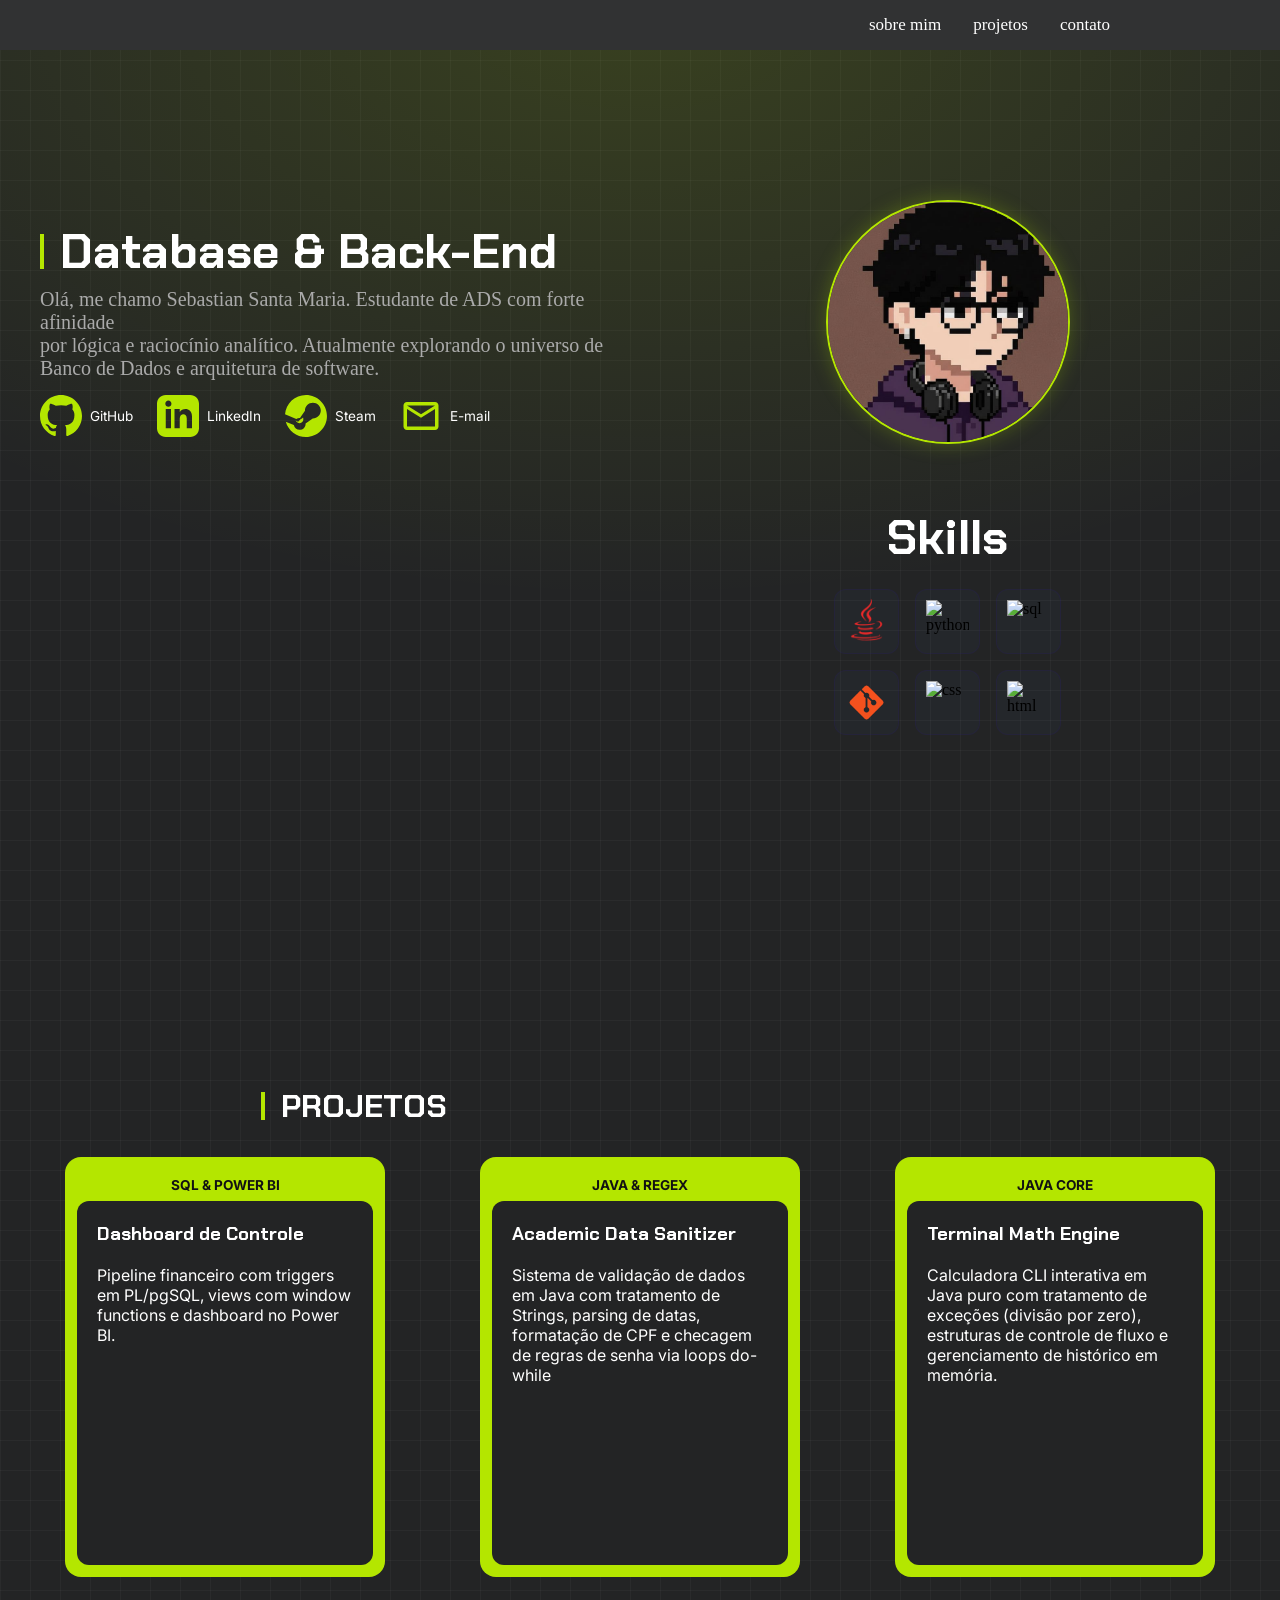
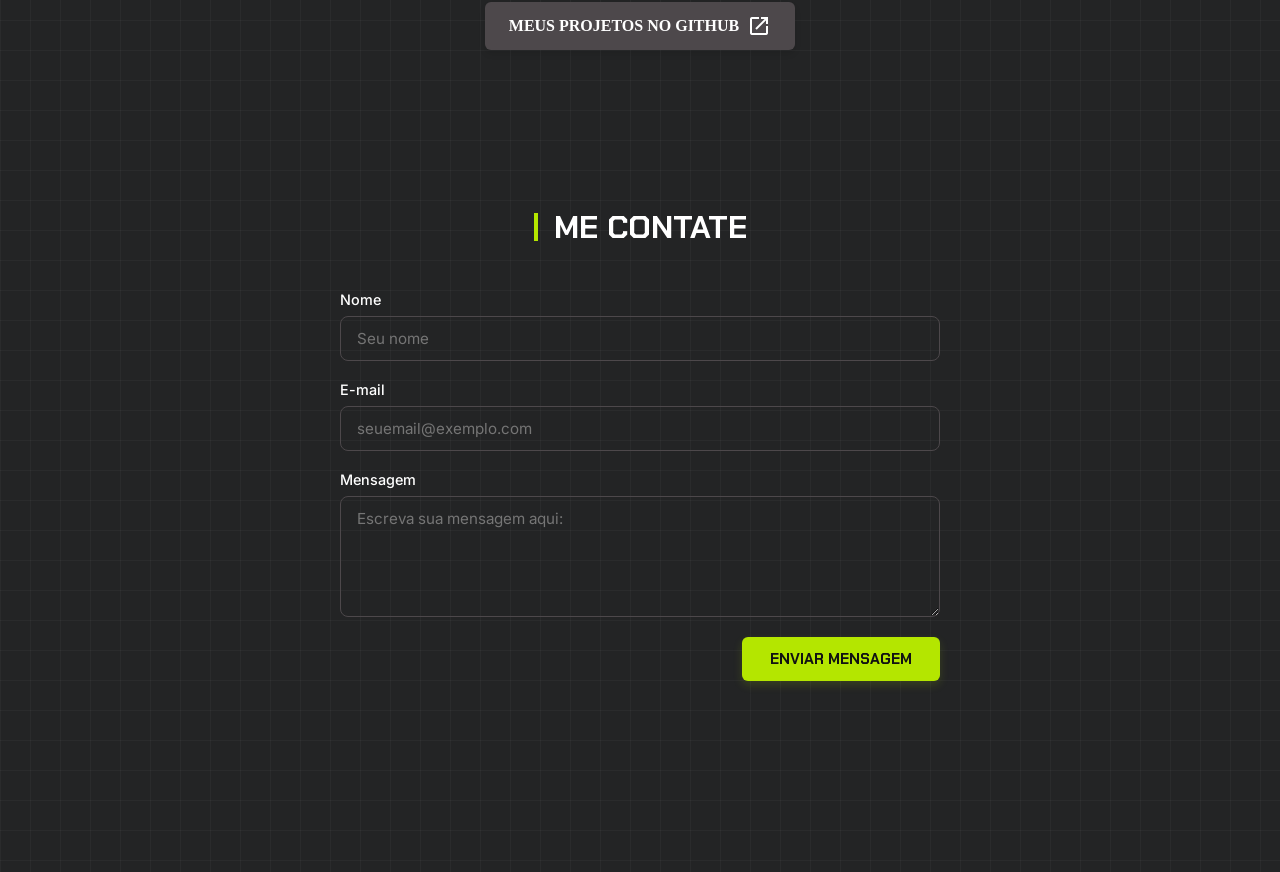
==== commit 76927450: "v3.7" ====
--- a/start.html
+++ b/start.html
@@ -23,10 +23,7 @@
             <p class="info-contem">Olá, me chamo Sebastian Santa Maria. Estudante de ADS com forte afinidade <br> por lógica e raciocínio analítico. Atualmente explorando o universo de <br> Banco de Dados e arquitetura de software.</p>
          </div>
 
-        </section>
-
-
-    <section class="redess">
+<div class="redess">
          <a href="https://github.com/sebstt7" target="_blank" class="redes-active">
             <svg class="icone-redes" viewBox="0 0 24 24" fill="#b4e600">
                  <path d="M12 0C5.37 0 0 5.37 0 12c0 5.31 3.435 9.795 8.205 11.385.6.105.825-.255.825-.57 0-.285-.015-1.23-.015-2.235-3.015.555-3.795-.735-4.035-1.41-.135-.345-.72-1.41-1.23-1.695-.42-.225-1.02-.78-.015-.795.945-.015 1.62.87 1.845 1.23 1.08 1.815 2.805 1.305 3.495.99.105-.78.42-1.305.765-1.605-2.67-.3-5.46-1.335-5.46-5.925 0-1.305.465-2.385 1.23-3.225-.12-.3-.54-1.53.12-3.18 0 0 1.005-.315 3.3 1.23.96-.27 1.98-.405 3-.405s2.04.135 3 .405c2.295-1.56 3.3-1.23 3.3-1.23.66 1.65.24 2.88.12 3.18.765.84 1.23 1.905 1.23 3.225 0 4.605-2.805 5.625-5.475 5.925.435.375.81 1.095.81 2.22 0 1.605-.015 2.895-.015 3.3 0 .315.225.69.825.57A12.02 12.02 0 0024 12c0-6.63-5.37-12-12-12z"/>
@@ -54,7 +51,10 @@
             </svg>
                 <span>E-mail</span>
         </a>
-    </section>
+    </div>
+         
+        </section>
+
 
     <section class="perfil-container">
         <img src="img/perfil.jpg" alt="foto de perfil" class="foto-perfil">
@@ -62,19 +62,30 @@
 
 
     <section class="skills-container">
-        <div class="skills-wrapper">
-            <h1 class="skills-titulo">Skills</h1>
-                <div class= "icons-skills">
-                    <img src="img/java.png" alt="java" class="icon-skill">
-                    <img src="img/python.png" alt="python" class="icon-skill">
-                    <img src="img/sql.png" alt="sql" class="icon-skill">
-                    <img src="img/git.png" alt="git" class="icon-skill">
-                    <img src="img/css.png" alt="css" class="icon-skill">
-                    <img src="img/html.png" alt="html" class="icon-skill">
-                </div>
-        
+    <div class="skills-wrapper">
+        <h1 class="skills-titulo">Skills</h1>
+        <div class="icons-skills">
+            <div class="skill-card">
+                <img src="img/java.png" alt="java" class="icon-skill">
+            </div>
+            <div class="skill-card">
+                <img src="img/python.png" alt="python" class="icon-skill">
+            </div>
+            <div class="skill-card">
+                <img src="img/sql.png" alt="sql" class="icon-skill">
+            </div>
+            <div class="skill-card">
+                <img src="img/git.png" alt="git" class="icon-skill">
+            </div>
+            <div class="skill-card">
+                <img src="img/css.png" alt="css" class="icon-skill">
+            </div>
+            <div class="skill-card">
+                <img src="img/html.png" alt="html" class="icon-skill">
+            </div>
         </div>
-    </section>
+    </div>
+</section>
 
 </main>
 
--- a/index.css
+++ b/index.css
@@ -16,6 +16,7 @@
   background-size: 100% 600px, 30px 30px, 30px 30px;
 }
 
+
 /*  NAVBAR / MENU */
 .menu {
   width: 100%;
@@ -51,17 +52,12 @@
 
 /* INFORMAÇÕES */
 .info {
-  min-width: 100vh;
-  padding-top: 160px;
-  padding-left: 20%;
-  display: flex;
-  justify-content: flex-start;
-  align-items: flex-start;
-  color: #ffffff;
-  font-family: 'Inter', sans-serif;
+
+  grid-area: info;
 }
 
 .subtitulo {
+  
   display: flex;
   flex-direction: column;
   align-items: flex-start;
@@ -69,8 +65,13 @@
   color: #ffffff;
 }
 
+#sobremim {
+  scroll-margin-top: 200px;
+}
+
 .subtitulo h1 {
-  margin-bottom: 2px;
+  margin-top: 20px;
+  margin-bottom: 0;
   font-family: 'Chakra Petch', monospace;
   font-size: 3rem;
   display: flex;
@@ -86,38 +87,57 @@
   background-color: #b4e600;
 }
 
+main {
+
+  max-width: 1200px;
+  margin: 200px auto 0 auto;
+  padding: 0 20px;
+  display: grid;
+  grid-template-columns: 1fr 1fr;
+  grid-template-areas: 
+  "info      foto"
+  "redess    skills";
+  gap: 2px 30px;
+  align-items: start;
+}
+
 .info-contem {
-  margin-bottom: -9px;
+
+  margin-top: 5px;
+  margin-bottom: 0;
   font-size: 20px;
   color: #aaaaaa;
 }
 
 /* Redes Sociais */
 .redess {
+
+  grid-area: redess;
   display: flex;
   gap: 24px;
-  margin-top: 24px;
-  padding-left: 20%;
+  margin-top: 15px;
+  padding-left: 0;
 }
 
 .perfil-container {
 
-  margin-top: 35px;
-  padding-left: 25%;
-  display: flex;
-  justify-content:;
+  grid-area: foto;
+  margin-top: 0;
+  padding-left: 0;
+  display: flex;
+  justify-content: center;
 }
 
 
 .foto-perfil{
 
-  width: 300px;
-  height: 300px;
+  width: 240px;
+  height: 240px;
   object-fit: cover;
   border-radius: 50%;
-  border: 2px solid #8b8314;
-  margin-top: 20px;
-  box-shadow: 0 0 20px rgba(125, 126, 123, 0.25);
+  border: 2px solid #b4e600; 
+  margin-top: 0;
+  box-shadow: 0 0 20px rgba(180, 230, 0, 0.25);
   transition: transform 0.3s ease, box-shadow 0.3s ease;
 }
 
@@ -156,11 +176,12 @@
 
 /* 4. SEÇÃO SKILLS*/
 .skills-container {
-  position: absolute;
-  top: 350px;
-  right: 20%;
-  display: flex;
-  justify-content: flex-end;
+
+  grid-area: skills;
+  position: static; 
+  display: flex;
+  justify-content: center;
+  margin-top: 20px;
 }
 
 .skills-wrapper {
@@ -176,32 +197,37 @@
   font-size: 3rem;
   display: flex;
   align-items: center;
-  gap: 16px;
-}
-
-.skills-titulo::before {
-  content: '';
-  display: inline-block;
-  width: 4px;
-  height: 35px;
-  background-color: #b4e600;
+}
+
+.skill-grid {
+
+  width: 65px;
+  height: 65px;
+  background-color: #ffffff08;
+  border: 1px solid #ffffff1f;
+  border-radius: 12px;
+
+  display: flex;
+  align-items: center;
+  justify-content: center;
+  padding: 10px;
+  transition: transform 0.3s ease, border-color 0.3s ease;
 }
 
 .icons-skills {
   display: grid;
-  grid-template-columns: repeat(3, 1fr);
-  gap: 50px;
-  align-items: flex-end;
+  grid-template-columns: repeat(3, 65px);
+  gap: 16px;
+  align-items: center;
   justify-content: center;
   margin-top: 5px;
 }
 
 .icon-skill {
-  width: 105px;
-  height: 105px;
+  width: 65px;
+  height: 65px;
   object-fit: contain;
   display: block;
-  margin: 0;
   transition: transform 0.3s ease;
 }
 
@@ -209,10 +235,47 @@
   margin-bottom: -2px;
 }
 
-.icon-skill:hover {
-  transform: scale(1.2);
+.skill-card {
+  width: 65px;
+  height: 65px;
+  background-color: rgba(112, 168, 231, 0.03);
+  border: 1px solid rgba(35, 8, 155, 0.12);
+  border-radius: 12px;
+  
+  
+  display: flex;
+  align-items: center;
+  justify-content: center;
+  padding: 10px;
+  box-sizing: border-box;
+  
+  transition: transform 0.3s ease, border-color 0.3s ease;
+}
+
+.skill-card:hover {
+  transform: scale(1.1);
+  border-color: #83387d66;
   cursor: pointer;
 }
+
+.icon-skill {
+
+  width: 100%;
+  height: 100%;
+  max-width: 60px;
+  max-height: 60px;
+  object-fit: contain;
+  display: block;
+  margin: 0 auto;
+  transform: none;
+}
+
+/* Java (1º) */
+.icon-skill[alt*="java" i],
+.icon-skill[src*="java" i] {
+  transform:scale(1) translateY(-2px);
+}
+
 
 /*  PROJETOS & CARDS */
 #projetos {
@@ -221,7 +284,7 @@
   font-family: 'Chakra Petch', monospace;
   text-transform: uppercase;
   font-size: 2rem;
-  margin-top: 30%;
+  margin-top: 350px;
   margin-left: 20%;
   display: flex;
   align-items: center;
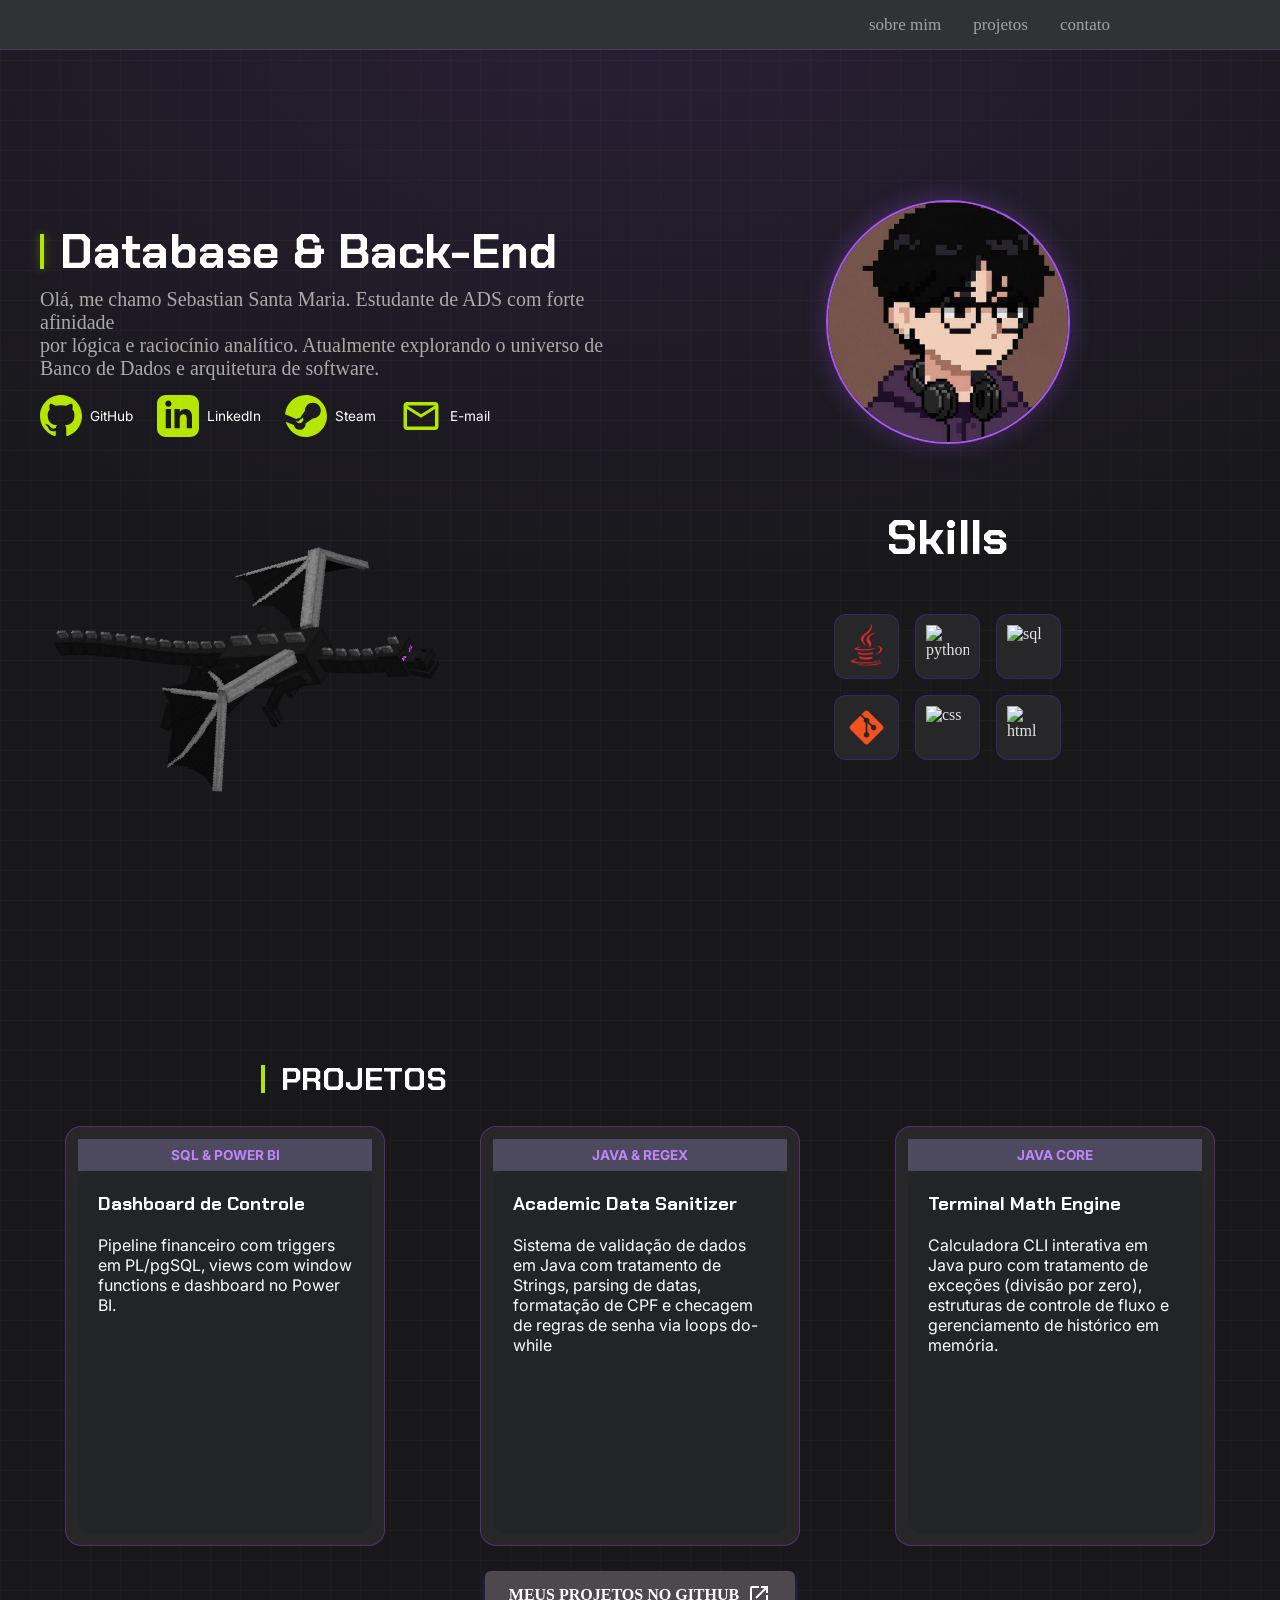
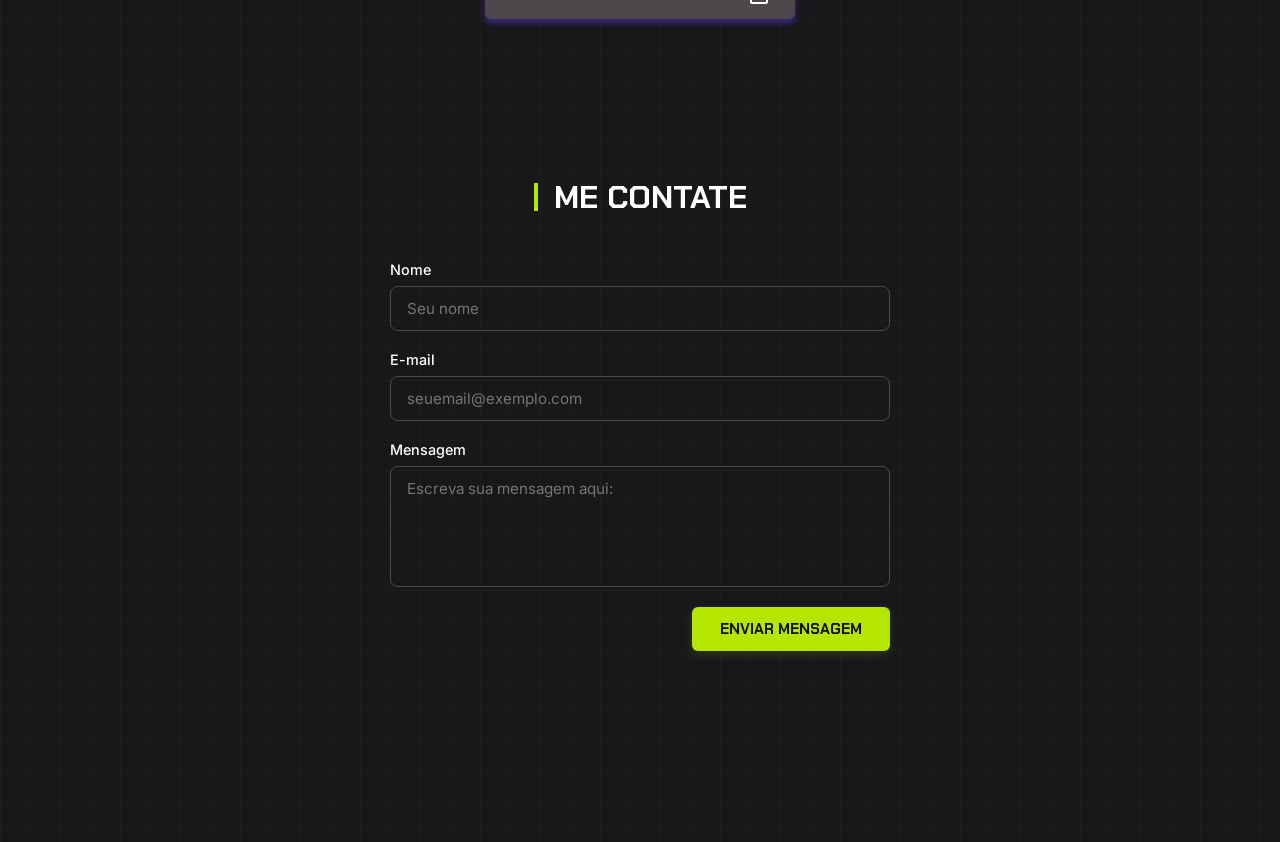
==== commit 8d44095f: "vFinal" ====
--- a/start.html
+++ b/start.html
@@ -52,14 +52,18 @@
                 <span>E-mail</span>
         </a>
     </div>
-         
-        </section>
+</section>
+
+
+    <img src="img/sem fundo.gif" alt="Enderman" class="gif-enderman">
+
 
 
     <section class="perfil-container">
         <img src="img/perfil.jpg" alt="foto de perfil" class="foto-perfil">
     </section>
 
+    
 
     <section class="skills-container">
     <div class="skills-wrapper">
--- a/index.css
+++ b/index.css
@@ -7,13 +7,14 @@
 }
 
 body {
-  background-color: #232425;
+  background-color: #18181b;
   background-image: 
-    radial-gradient(ellipse 80% 600px at 50% 0%, rgba(180, 230, 0, 0.15), transparent),
-    linear-gradient(rgba(255, 255, 255, 0.03) 1px, transparent 1px),
-    linear-gradient(90deg, rgba(255, 255, 255, 0.03) 1px, transparent 1px);
+    radial-gradient(ellipse 80% 600px at 50% 0%, #a855f71f, transparent),
+    linear-gradient(#ffffff05 1px, transparent 1px),
+    linear-gradient(90deg, #ffffff05 1px, transparent 1px);
   background-repeat: no-repeat, repeat, repeat;
   background-size: 100% 600px, 30px 30px, 30px 30px;
+  color: #e4e4e7;
 }
 
 
@@ -22,6 +23,8 @@
   width: 100%;
   height: 50px;
   background-color: #313233;
+  backdrop-filter: blur(8px);
+  border-bottom: 1px solid #a855f733;
   display: flex;
   align-items: center;
   justify-content: flex-end;
@@ -39,7 +42,7 @@
 }
 
 .menu-item {
-  color: #ffffff;
+  color: #a1a1aa;
   text-decoration: none;
   font-size: 17px;
   font-weight: 500;
@@ -85,6 +88,7 @@
   width: 4px;
   height: 35px;
   background-color: #b4e600;
+  box-shadow: 0 0 10px #b4e60066;
 }
 
 main {
@@ -135,16 +139,17 @@
   height: 240px;
   object-fit: cover;
   border-radius: 50%;
-  border: 2px solid #b4e600; 
+  border: 2px solid #a855f7; 
   margin-top: 0;
-  box-shadow: 0 0 20px rgba(180, 230, 0, 0.25);
+  box-shadow: 0 0 25px #a855f74d;
   transition: transform 0.3s ease, box-shadow 0.3s ease;
 }
 
 .foto-perfil:hover{
 
   transform: scale(1.05);
-  box-shadow: 0 0 28px rgba(199, 147, 51, 0.45);
+  box-shadow: 0 0 30px #c7933373;
+  border-color: #b4e600;
 }
 
 
@@ -164,7 +169,7 @@
 
 .redes:hover, 
 .redes-active:hover {
-  color: #b4e600;
+  color: #a855f7;
   transform: translateY(-2px);
 }
 
@@ -192,11 +197,8 @@
 
 .skills-titulo {
   font-family: 'Chakra Petch', monospace;
-  margin-bottom: 15px;
-  color: #ffffff;
   font-size: 3rem;
-  display: flex;
-  align-items: center;
+  color: #ffffff;
 }
 
 .skill-grid {
@@ -238,8 +240,8 @@
 .skill-card {
   width: 65px;
   height: 65px;
-  background-color: rgba(112, 168, 231, 0.03);
-  border: 1px solid rgba(35, 8, 155, 0.12);
+  background-color: #27272a;
+  border: 1px solid rgba(68, 42, 185, 0.445);
   border-radius: 12px;
   
   
@@ -254,7 +256,7 @@
 
 .skill-card:hover {
   transform: scale(1.1);
-  border-color: #83387d66;
+  border-color: #b4e600;
   cursor: pointer;
 }
 
@@ -284,7 +286,7 @@
   font-family: 'Chakra Petch', monospace;
   text-transform: uppercase;
   font-size: 2rem;
-  margin-top: 350px;
+  margin-top: 220px;
   margin-left: 20%;
   display: flex;
   align-items: center;
@@ -305,7 +307,6 @@
   gap: 95px;
   flex-wrap: wrap;
   width: 100%;
-  margin-top: 30px;
 }
 
 .card-projeto {
@@ -313,7 +314,8 @@
   max-width: 320px;
   min-width: 260px;
   min-height: 420px;
-  background-color: #b4e600;
+  background-color: #27272a;
+  border: 1px solid #a855f74d ;
   border-radius: 16px;
   padding: 12px;
   box-sizing: border-box;
@@ -329,6 +331,7 @@
 .card-projeto:hover {
   transform: scale(1.08) translateY(-8px);
   z-index: 10;
+  border-color: #b4e600 ;
   box-shadow: 0 15px 30px rgba(0, 0, 0, 0.6), 0 0 15px rgba(121, 121, 121, 0.4);
 }
 
@@ -339,10 +342,11 @@
   display: flex;
   align-items: center;
   justify-content: center;
+  background-color: #bdaffc41;
 }
 
 .card-titulo-topo {
-  color: #121212;
+  color: #c084fc;
   font-family: 'Inter', sans-serif;
   font-size: 0.85rem;
   font-weight: 700;
@@ -384,11 +388,12 @@
   font-weight: bold;
   border-radius: 6px;
   transition: transform 0.15s ease, background-color 0.15s ease, box-shadow 0.15s ease;
-  box-shadow: 0 4px 6px rgba(0, 0, 0, 0.1);
+  box-shadow: 0 4px 6px #4b2eb1a8;
+  z-index: 20;
 }
 
 .proGit a:hover {
-  background-color: #2c3137;
+  background-color: #b4e6008e;
   transform: translateY(-2px);
   box-shadow: 0 6px 12px rgba(0, 0, 0, 0.15);
 }
@@ -442,7 +447,7 @@
   flex-direction: column;
   gap: 20px;
   width: 100%;
-  max-width: 600px;
+  max-width: 500px;
   padding: 0 20px;
   margin: 40px;
 }
@@ -477,12 +482,12 @@
 
 .campo input:focus, 
 .campo textarea:focus {
-  border-color: #b4e600;
+  border-color: #7f00e6;
   box-shadow: 0 0 8px rgba(180, 230, 0, 0.25);
 }
 
 .campo textarea {
-  resize: vertical;
+  resize: none;
 }
 
 .bnt-enviar {
@@ -508,4 +513,24 @@
 
 .bnt-enviar:active {
   transform: translateY(0) scale(0.97);
+}
+
+.gif-enderman {
+    width: 340px;
+    height: auto;
+    margin-left: 50px;
+    margin-top: 45px;
+    
+    transform: scaleX(-1) rotate(30deg);
+    transition: transform 0.3s ease;
+}
+
+.gif-enderman:active {
+    
+    transform: scaleX(-1) rotate(40deg) scale(1.05); 
+    filter: drop-shadow(0 0 15px #a855f7);
+}
+
+.gif-enderman {
+    cursor: pointer;
 }
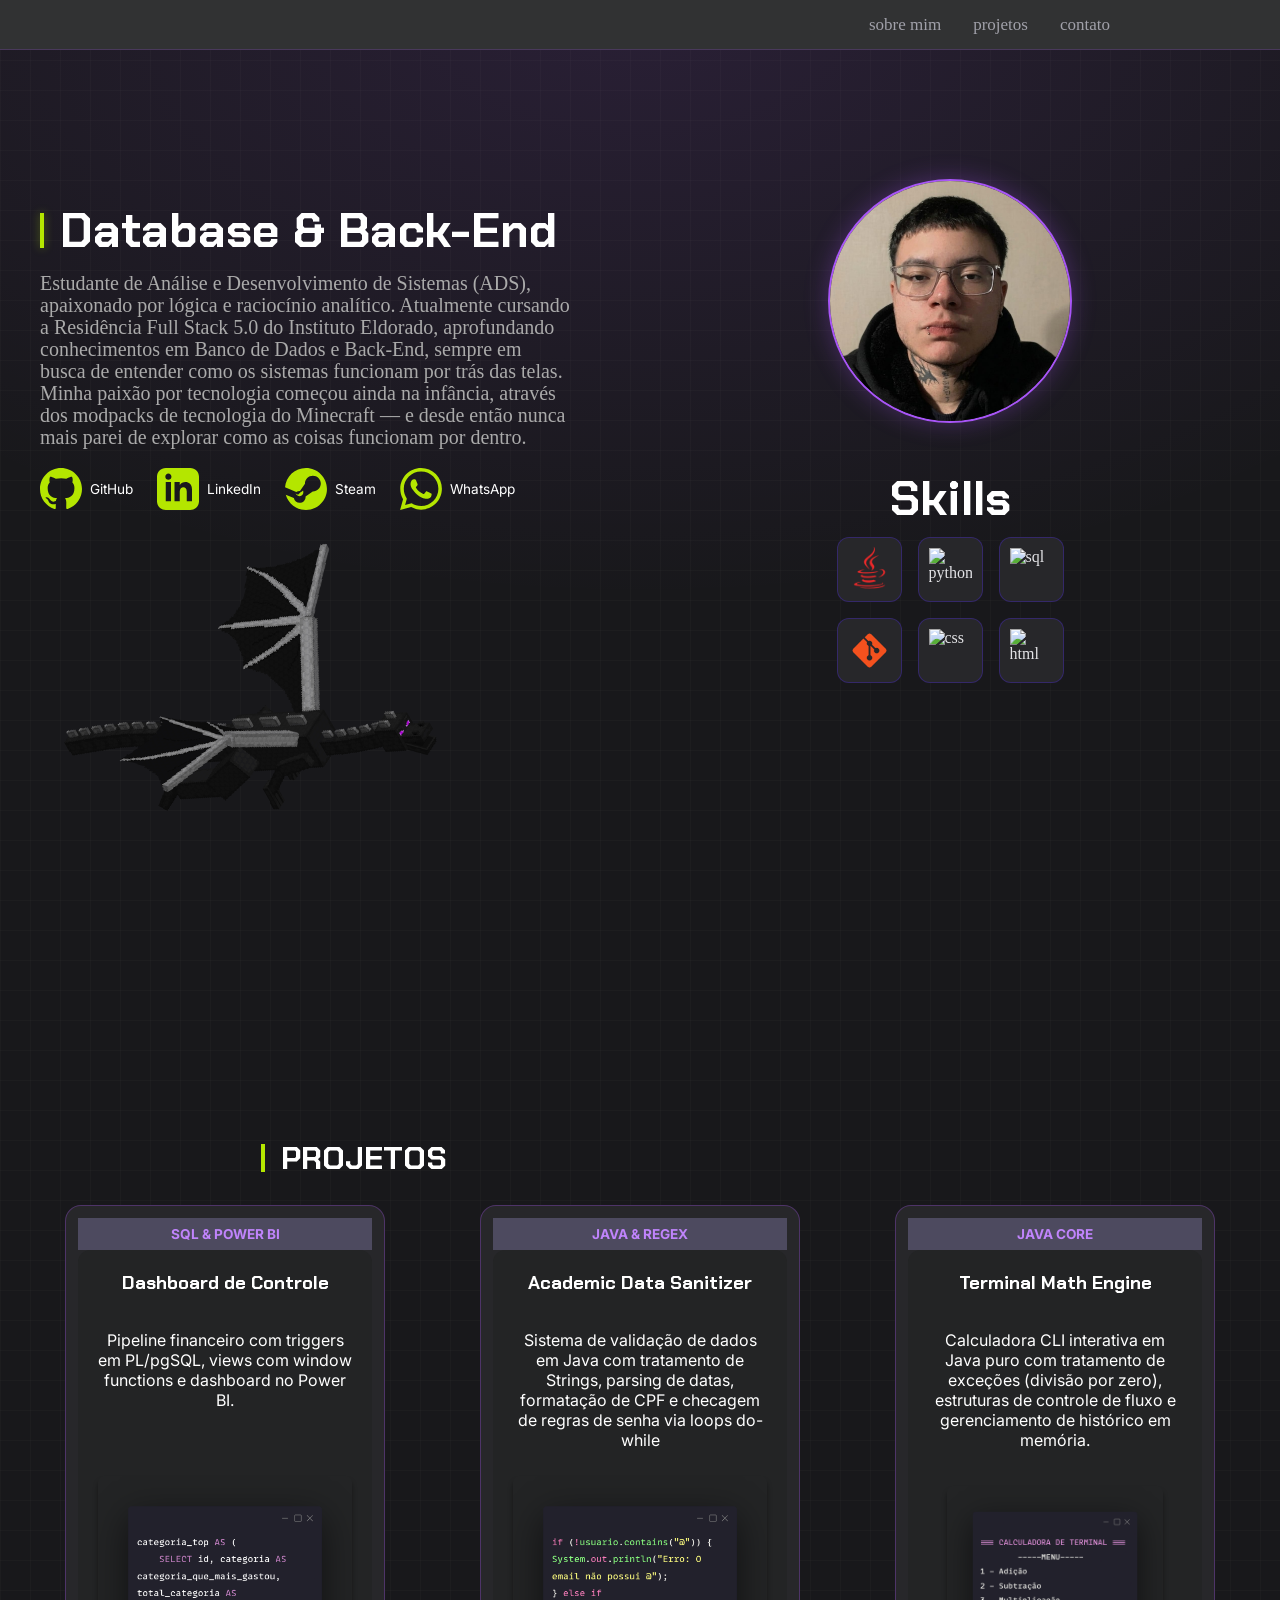
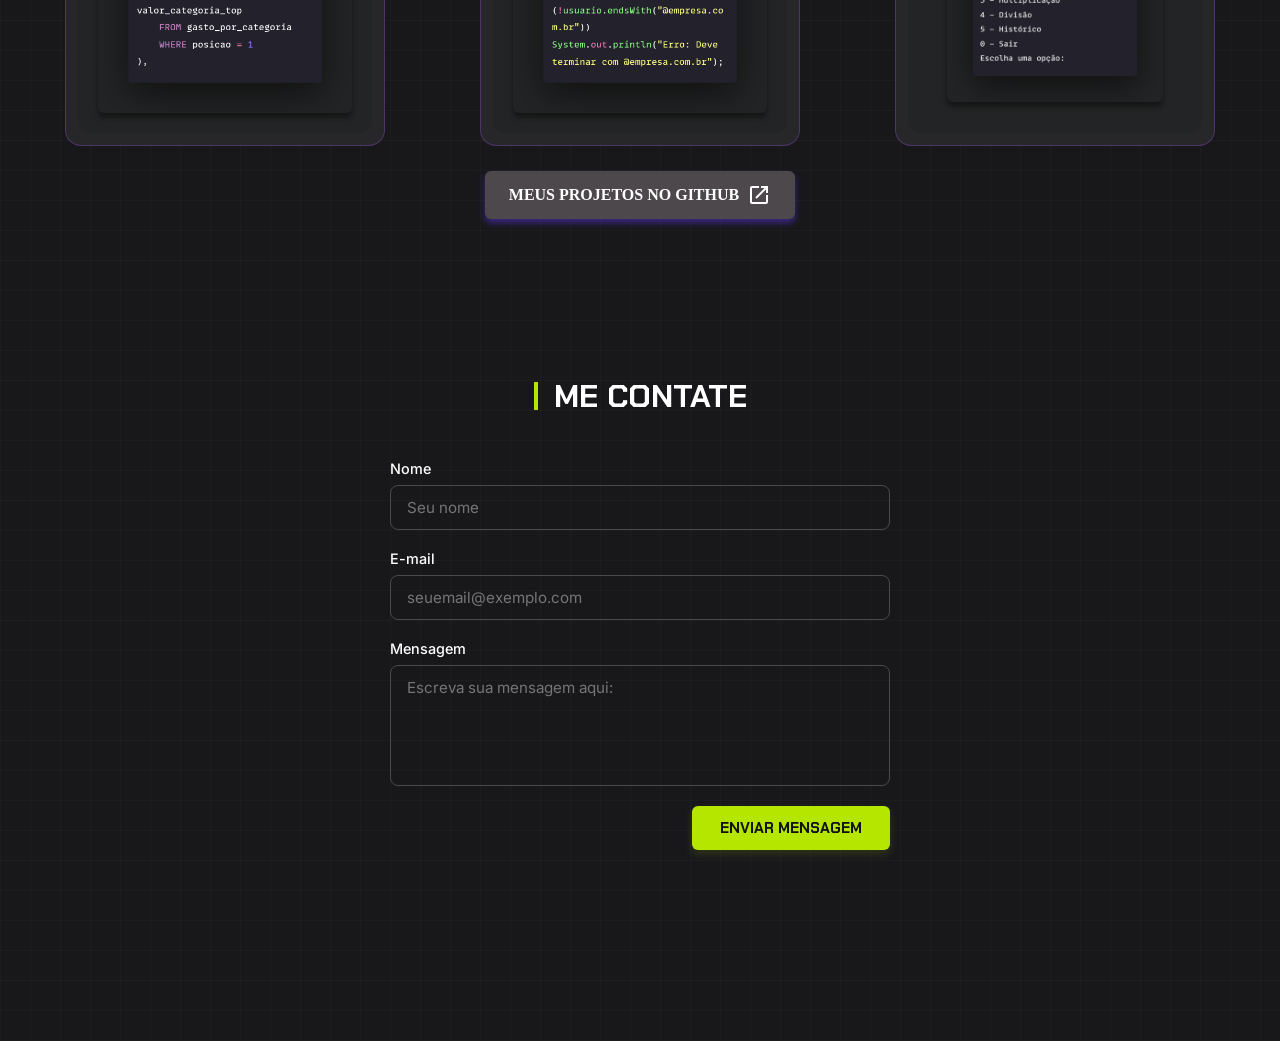
==== commit 03dd3369: "Vfinal" ====
--- a/start.html
+++ b/start.html
@@ -20,7 +20,7 @@
         <section id="sobremim" class="info">
          <div class="subtitulo">
             <h1>Database & Back-End</h1>
-            <p class="info-contem">Olá, me chamo Sebastian Santa Maria. Estudante de ADS com forte afinidade <br> por lógica e raciocínio analítico. Atualmente explorando o universo de <br> Banco de Dados e arquitetura de software.</p>
+            <p class="info-contem">Estudante de Análise e Desenvolvimento de Sistemas (ADS), apaixonado por lógica e raciocínio analítico. Atualmente cursando a Residência Full Stack 5.0 do Instituto Eldorado, aprofundando conhecimentos em Banco de Dados e Back-End, sempre em busca de entender como os sistemas funcionam por trás das telas. Minha paixão por tecnologia começou ainda na infância, através dos modpacks de tecnologia do Minecraft — e desde então nunca mais parei de explorar como as coisas funcionam por dentro.</p>
          </div>
 
 <div class="redess">
@@ -45,12 +45,12 @@
              <span>Steam</span>
         </a>
 
-        <a href="https://mail.google.com/mail/?view=cm&fs=1&to=sebastianrs771@gmail.com" class="redes">
-            <svg class="icone-redes" viewBox="0 0 24 24" fill="#b4e600">
-                <path d="M22 6c0-1.1-.9-2-2-2H4c-1.1 0-2 .9-2 2v12c0 1.1.9 2 2 2h16c1.1 0 2-.9 2-2V6zm-2 0l-8 5-8-5h16zm0 12H4V8l8 5 8-5v10z"/>
-            </svg>
-                <span>E-mail</span>
-        </a>
+      <a href="https://wa.me/5551989930416?text=Ol%C3%A1!%20Vi%20seu%20portf%C3%B3lio%20e%20gostaria%20de%20conversar" target="_blank" class="redes">
+    <svg class="icone-redes" viewBox="0 0 24 24" fill="#b4e600">
+        <path d="M.057 24l1.687-6.163c-1.041-1.804-1.588-3.849-1.587-5.946.003-6.556 5.338-11.891 11.893-11.891 3.181.001 6.167 1.24 8.413 3.488 2.245 2.248 3.481 5.236 3.48 8.414-.003 6.557-5.338 11.892-11.893 11.892-1.99-.001-3.951-.5-5.688-1.448l-6.305 1.654zm6.597-3.807c1.676.995 3.276 1.591 5.392 1.592 5.448 0 9.886-4.434 9.889-9.885.002-5.462-4.415-9.89-9.881-9.892-5.452 0-9.887 4.434-9.889 9.884-.001 2.225.651 3.891 1.746 5.634l-.999 3.648 3.742-.981zm11.387-5.464c-.074-.124-.272-.198-.57-.347-.297-.149-1.758-.868-2.031-.967-.272-.099-.47-.149-.669.149-.198.297-.768.967-.941 1.165-.173.198-.347.223-.644.074-.297-.149-1.255-.462-2.39-1.475-.883-.788-1.48-1.761-1.653-2.059-.173-.297-.018-.458.13-.606.134-.133.297-.347.446-.521.151-.172.2-.296.3-.495.099-.198.05-.372-.025-.521-.075-.148-.669-1.611-.916-2.206-.242-.579-.487-.501-.669-.51l-.57-.01c-.198 0-.52.074-.792.372s-1.04 1.016-1.04 2.479 1.065 2.876 1.213 3.074c.149.198 2.095 3.2 5.076 4.487.709.306 1.263.489 1.694.626.712.226 1.36.194 1.872.118.571-.085 1.758-.719 2.006-1.413.248-.695.248-1.29.173-1.414z"/>
+    </svg>
+    <span>WhatsApp</span>
+</a>
     </div>
 </section>
 
@@ -60,7 +60,7 @@
 
 
     <section class="perfil-container">
-        <img src="img/perfil.jpg" alt="foto de perfil" class="foto-perfil">
+        <img src="img/perfil.jpeg" alt="foto de perfil" class="foto-perfil">
     </section>
 
     
@@ -109,6 +109,7 @@
     <div class="card-corpo">
         <h3>Dashboard de Controle</h3>
         <p>Pipeline financeiro com triggers em PL/pgSQL, views com window functions e dashboard no Power BI.</p>
+        <img src="img/projeto-sql.png" alt="SQL & Power BI" class="img-card-corpo img-sql">
     </div>
 </div>
 
@@ -120,6 +121,7 @@
     <div class="card-corpo"> 
         <h3>Academic Data Sanitizer</h3>
         <p>Sistema de validação de dados em Java com tratamento de Strings, parsing de datas, formatação de CPF e checagem de regras de senha via loops do-while</p>
+        <img src="img/javaa.png" alt="cadastro" class="img-card-corpo img-cadastro">
     </div>
 </div>
 
@@ -130,6 +132,7 @@
     <div class="card-corpo">
         <h3>Terminal Math Engine</h3>
         <p>Calculadora CLI interativa em Java puro com tratamento de exceções (divisão por zero), estruturas de controle de fluxo e gerenciamento de histórico em memória.</p>
+         <img src="img/calculadora.png" alt="Calculadora" class="img-card-corpo img-java">
     </div>
 </div>
             </div>
--- a/index.css
+++ b/index.css
@@ -94,22 +94,24 @@
 main {
 
   max-width: 1200px;
-  margin: 200px auto 0 auto;
+  margin: 179px auto 0 auto;
   padding: 0 20px;
   display: grid;
   grid-template-columns: 1fr 1fr;
   grid-template-areas: 
   "info      foto"
   "redess    skills";
-  gap: 2px 30px;
+  gap: 15px 40px;
   align-items: start;
 }
 
 .info-contem {
 
-  margin-top: 5px;
+  margin-top: 10px;
   margin-bottom: 0;
   font-size: 20px;
+  line-height: 1.1;
+  max-width: 530px;
   color: #aaaaaa;
 }
 
@@ -119,7 +121,7 @@
   grid-area: redess;
   display: flex;
   gap: 24px;
-  margin-top: 15px;
+  margin-top: 20px;
   padding-left: 0;
 }
 
@@ -140,7 +142,7 @@
   object-fit: cover;
   border-radius: 50%;
   border: 2px solid #a855f7; 
-  margin-top: 0;
+  margin-bottom: 0;
   box-shadow: 0 0 25px #a855f74d;
   transition: transform 0.3s ease, box-shadow 0.3s ease;
 }
@@ -186,7 +188,7 @@
   position: static; 
   display: flex;
   justify-content: center;
-  margin-top: 20px;
+  margin-top: -60px;
 }
 
 .skills-wrapper {
@@ -199,6 +201,8 @@
   font-family: 'Chakra Petch', monospace;
   font-size: 3rem;
   color: #ffffff;
+  margin-bottom: 2px;
+  margin-top: 2px;
 }
 
 .skill-grid {
@@ -360,6 +364,59 @@
   flex: 1;
   color: #ffffff;
   font-family: 'Inter', sans-serif;
+
+  display: flex;
+  flex-direction: column;
+  align-items: center;
+  text-align: center;
+}
+
+.img-card-corpo {
+
+  display: block;
+  margin: 0 auto;
+  width: 100px;
+}
+
+.img-sql {
+  width: 100%;             
+  max-width: 280px;       
+  height: auto;           
+  object-fit: contain;
+
+  display: block;
+  margin: 50px auto 0;    
+  transform: none;       
+
+  border-radius: 6px;     
+  box-shadow: 0 5px 5px rgba(0, 0, 0, 0.4); 
+}
+
+.img-java {
+  width: 85%;             
+  max-width: 280px;       
+  height: auto;          
+  object-fit: contain;
+
+  display: block;
+  margin: 20px auto 0;   
+  transform: none;       
+  
+  border-radius: 6px;   
+  box-shadow: 0 5px 5px rgba(0, 0, 0, 0.4);
+}
+
+.img-cadastro {
+
+  width: 100% !important;
+  max-width: 280px !important;
+  height: auto !important;
+  object-fit: contain;
+  display: block;
+  margin: 10px auto 0 auto;
+  border-radius: 6px;
+  box-shadow: 0 5px 5px rgba(0, 0, 0, 0.4);
+  transform: none;
 }
 
 .card-corpo h3 {
